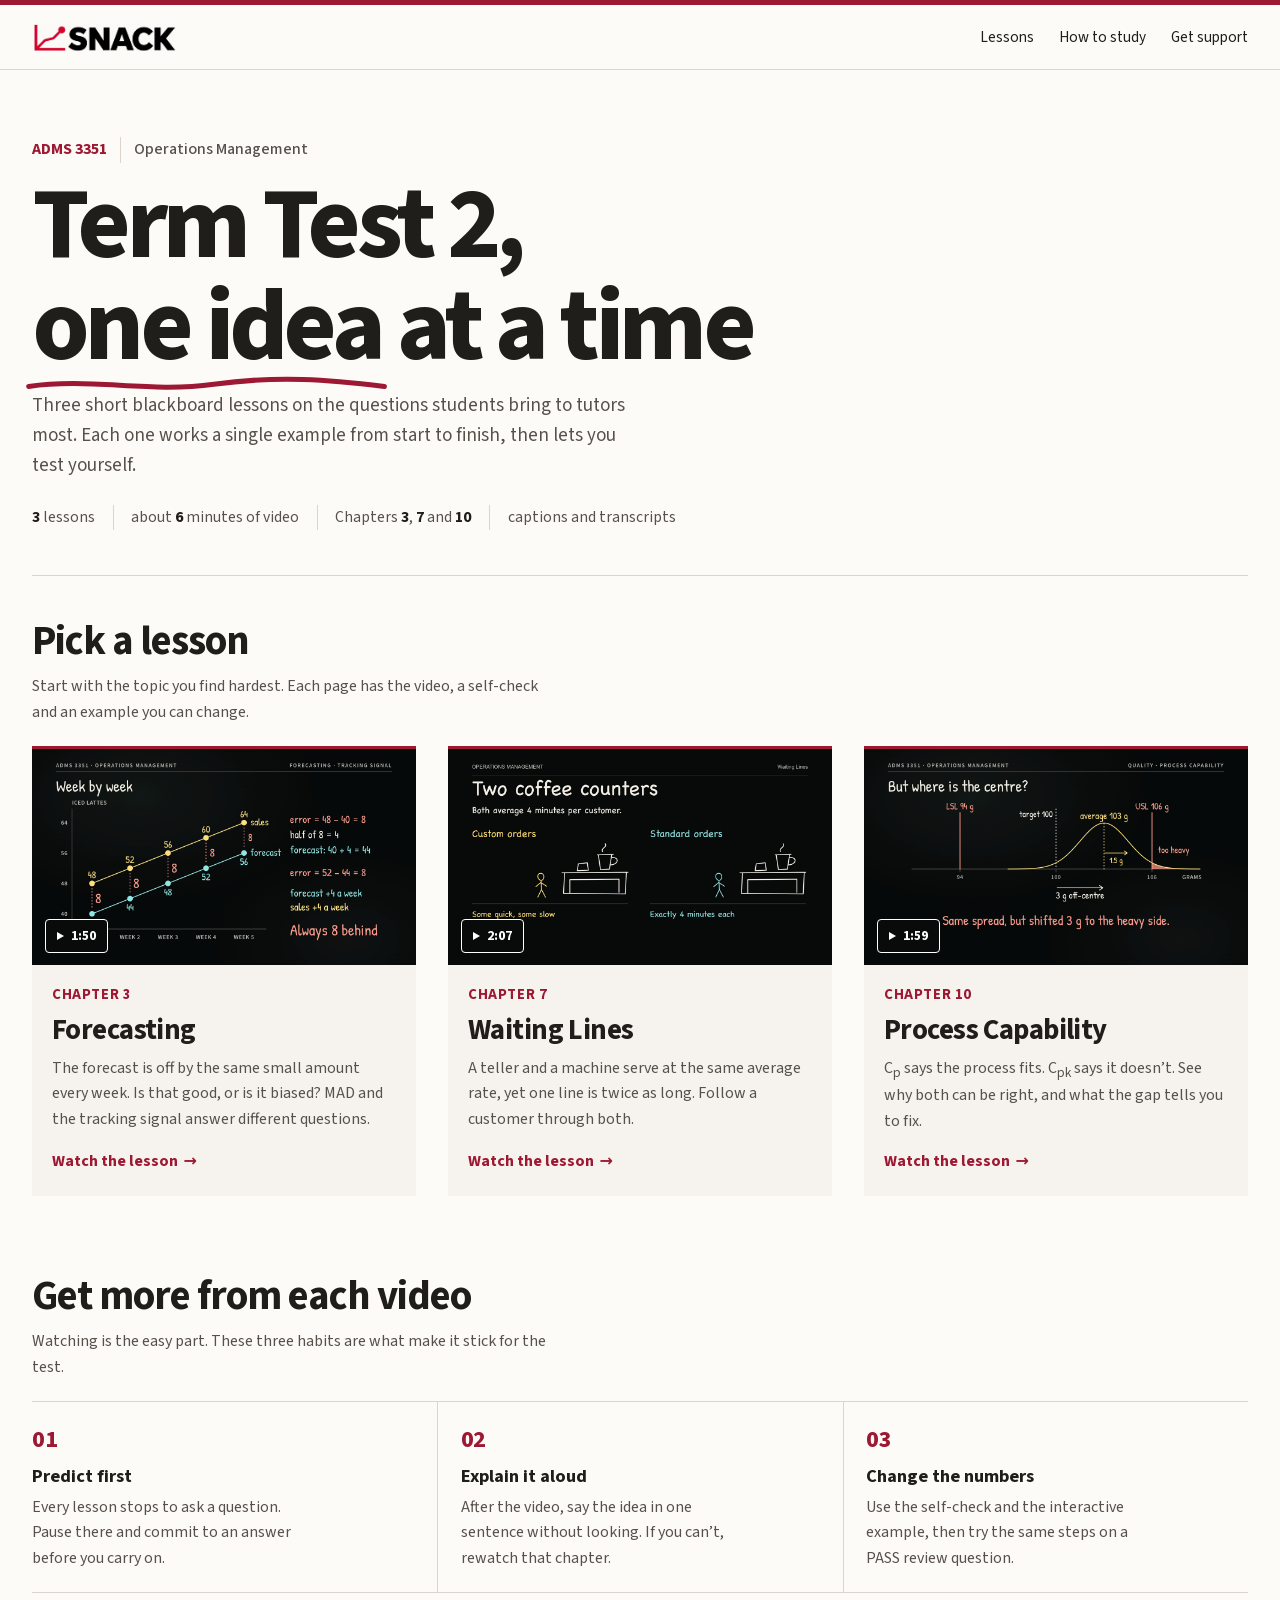
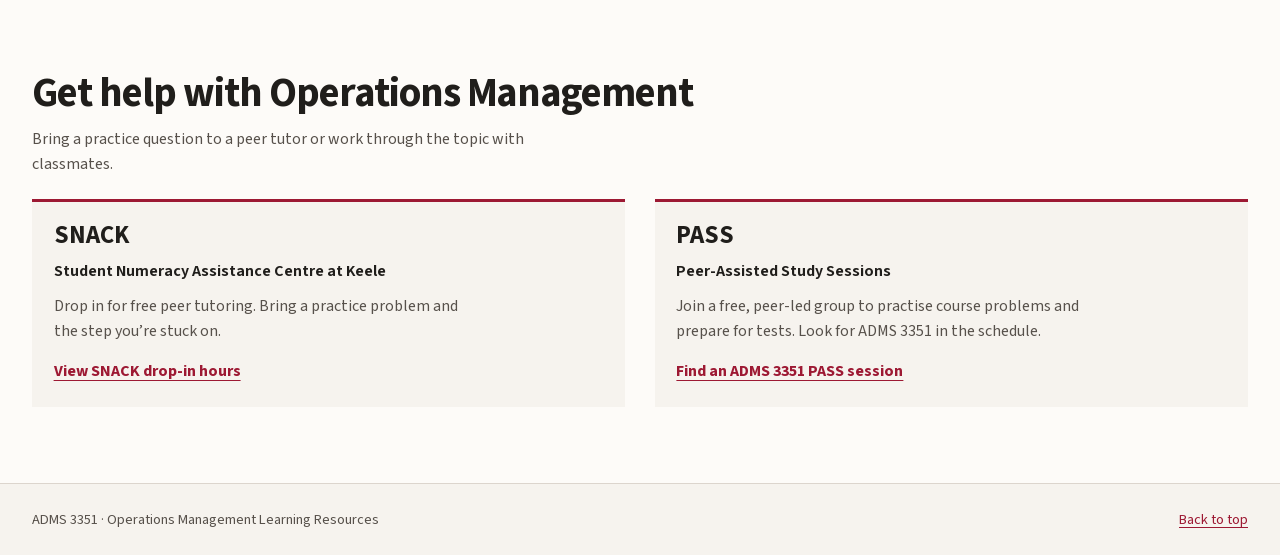
==== index.html @ 54d844a4 "Publish ADMS 3351 Term Test 2 lessons Co-Authored-By: Claude Fable 5.2 <noreply@anthropic.com>" ====
<!doctype html>
<html lang="en">
<head>
  <meta charset="utf-8">
  <meta name="viewport" content="width=device-width, initial-scale=1">
  <meta name="description" content="Short blackboard lessons for ADMS 3351 Term Test 2: forecasting, waiting lines and process capability, each with a self-check and peer support at York.">
  <title>Term Test 2 Review | ADMS 3351 Learning Resources</title>
  <link rel="stylesheet" href="education.css">
  <link rel="stylesheet" href="styles.css">
  <script src="site.js" defer></script>
</head>
<body>
  <a class="skip-link" href="#main">Skip to content</a>
  <header class="site-header">
    <div class="site-width header-inner">
      <a class="site-brand" href="https://www.yorku.ca/laps/snack/">
        <span class="site-brand-mark">
          <img src="brand/snack-plot-point.webp" alt="SNACK" width="1774" height="887">
        </span>
      </a>
      <nav aria-label="Site">
        <a href="#lessons">Lessons</a>
        <a href="#how">How to study</a>
        <a href="#support">Get support</a>
      </nav>
    </div>
  </header>

  <main class="site-width" id="main" tabindex="-1">
    <section class="hub-hero" aria-labelledby="hub-title">
      <p class="course">ADMS 3351 <span>Operations Management</span></p>
      <h1 id="hub-title">Term Test 2, <span class="underlined">one idea<svg viewBox="0 0 100 10" preserveAspectRatio="none" aria-hidden="true"><path pathLength="1" d="M1 6C18 2 34 9 52 5S84 3 99 6"/></svg></span> at a time</h1>
      <p class="intro-copy">Three short blackboard lessons on the questions students bring to tutors most. Each one works a single example from start to finish, then lets you test yourself.</p>
      <ul class="hub-facts">
        <li><strong>3</strong> lessons</li>
        <li>about <strong>6</strong> minutes of video</li>
        <li>Chapters <strong>3</strong>, <strong>7</strong> and <strong>10</strong></li>
        <li>captions and transcripts</li>
      </ul>
    </section>

    <section class="lesson-index" id="lessons" aria-labelledby="lessons-title">
      <div class="section-heading reveal">
        <h2 id="lessons-title">Pick a lesson</h2>
        <p>Start with the topic you find hardest. Each page has the video, a self-check and an example you can change.</p>
      </div>
      <ol class="lesson-cards">
        <li class="lesson-card reveal">
          <a href="forecasting.html">
            <span class="poster"><img src="media/forecasting-poster.png" alt="" width="1280" height="720"><span class="play-chip">1:50</span></span>
            <span class="card-body">
              <span class="chapter">Chapter 3</span>
              <h3>Forecasting</h3>
              <p>The forecast is off by the same small amount every week. Is that good, or is it biased? MAD and the tracking signal answer different questions.</p>
              <span class="arrow-link">Watch the lesson</span>
            </span>
          </a>
        </li>
        <li class="lesson-card reveal" style="--delay: .08s">
          <a href="waiting-lines.html">
            <span class="poster"><img src="media/waiting-lines-poster.png" alt="" width="1280" height="720"><span class="play-chip">2:07</span></span>
            <span class="card-body">
              <span class="chapter">Chapter 7</span>
              <h3>Waiting Lines</h3>
              <p>A teller and a machine serve at the same average rate, yet one line is twice as long. Follow a customer through both.</p>
              <span class="arrow-link">Watch the lesson</span>
            </span>
          </a>
        </li>
        <li class="lesson-card reveal" style="--delay: .16s">
          <a href="quality.html">
            <span class="poster"><img src="media/quality-poster.png" alt="" width="1280" height="720"><span class="play-chip">1:59</span></span>
            <span class="card-body">
              <span class="chapter">Chapter 10</span>
              <h3>Process Capability</h3>
              <p>C<sub>p</sub> says the process fits. C<sub>pk</sub> says it doesn’t. See why both can be right, and what the gap tells you to fix.</p>
              <span class="arrow-link">Watch the lesson</span>
            </span>
          </a>
        </li>
      </ol>
    </section>

    <section class="hub-section" id="how" aria-labelledby="how-title">
      <div class="section-heading reveal">
        <h2 id="how-title">Get more from each video</h2>
        <p>Watching is the easy part. These three habits are what make it stick for the test.</p>
      </div>
      <ol class="method reveal">
        <li><h3>Predict first</h3><p>Every lesson stops to ask a question. Pause there and commit to an answer before you carry on.</p></li>
        <li><h3>Explain it aloud</h3><p>After the video, say the idea in one sentence without looking. If you can’t, rewatch that chapter.</p></li>
        <li><h3>Change the numbers</h3><p>Use the self-check and the interactive example, then try the same steps on a PASS review question.</p></li>
      </ol>
    </section>

    <section class="support-section" id="support" aria-labelledby="support-title">
      <div class="section-heading reveal">
        <h2 id="support-title">Get help with Operations Management</h2>
        <p>Bring a practice question to a peer tutor or work through the topic with classmates.</p>
      </div>
      <div class="support-grid">
        <article class="support-option reveal">
          <h3>SNACK</h3>
          <p class="support-name">Student Numeracy Assistance Centre at Keele</p>
          <p>Drop in for free peer tutoring. Bring a practice problem and the step you’re stuck on.</p>
          <a class="resource-link" href="https://www.yorku.ca/laps/snack/drop-in-support/">View SNACK drop-in hours</a>
        </article>
        <article class="support-option reveal" style="--delay: .08s">
          <h3>PASS</h3>
          <p class="support-name">Peer-Assisted Study Sessions</p>
          <p>Join a free, peer-led group to practise course problems and prepare for tests. Look for ADMS 3351 in the schedule.</p>
          <a class="resource-link" href="https://www.yorku.ca/laps/support/pass-program/">Find an ADMS 3351 PASS session</a>
        </article>
      </div>
    </section>
  </main>
  <footer class="site-footer">
    <div class="site-width">
      <span>ADMS 3351 · Operations Management Learning Resources</span>
      <a href="#main">Back to top</a>
    </div>
  </footer>
</body>
</html>
---- education.css ----
@font-face {
  font-family: "Source Sans 3";
  src: url("fonts/source-sans-3.woff2") format("woff2");
  font-style: normal;
  font-weight: 400 750;
  font-display: swap;
}

:root {
  color-scheme: light;
  --ink: #201e1b;
  --muted: #57514b;
  --line: #dcd5cd;
  --accent: #9d1933;
  --accent-hover: #751027;
  --wash: #f6f3ee;
  --paper: #fdfbf8;
  font-family: "Source Sans 3", system-ui, sans-serif;
  color: var(--ink);
  background: var(--paper);
}

* { box-sizing: border-box; }
body { margin: 0; line-height: 1.6; }
h1, h2, h3, h4, p { margin: 0; }
a { color: var(--accent); text-underline-offset: .22em; }
a:hover { color: var(--accent-hover); }
button { font: inherit; }
:focus-visible { outline: 2px solid var(--accent); outline-offset: 4px; }
::selection { color: var(--ink); background: #f5d9dd; }
[hidden] { display: none !important; }
[id] { scroll-margin-top: 1.5rem; }

.site-width { width: min(calc(100% - 3rem), 76rem); margin-inline: auto; }
.skip-link {
  position: absolute;
  left: 1rem;
  top: 1rem;
  z-index: 1;
  padding: .55rem .8rem;
  background: var(--paper);
  transform: translateY(-200%);
}
.skip-link:focus { transform: none; }
.site-header { border-top: 5px solid var(--accent); border-bottom: 1px solid var(--line); }
.header-inner { min-height: 4rem; display: flex; align-items: center; justify-content: space-between; gap: .75rem 1.5rem; }
.site-brand { display: inline-flex; align-items: center; min-height: 44px; }
.site-brand-mark {
  position: relative;
  display: block;
  width: 9rem;
  aspect-ratio: 5 / 1;
  overflow: hidden;
  mix-blend-mode: multiply;
}
.site-brand-mark img {
  position: absolute;
  top: 50%;
  left: 50%;
  width: 130%;
  height: auto;
  transform: translate(-50%, -50%);
}
.site-header nav { display: flex; flex-wrap: wrap; gap: .1rem 1.55rem; }
.site-header nav a { color: var(--ink); text-decoration: none; font-size: .95rem; padding-block: .45rem; }
.site-header nav a:hover { color: var(--accent); text-decoration: underline; }

.lesson-intro { padding-block: clamp(2rem, 4vw, 2.75rem) clamp(1.5rem, 3vw, 1.9rem); }
.course { display: flex; flex-wrap: wrap; gap: .35rem .8rem; align-items: baseline; color: var(--accent); font-weight: 700; }
.course span { border-left: 1px solid var(--line); padding-left: .8rem; color: var(--muted); font-weight: 500; }
.lesson-intro h1 { font-size: clamp(3rem, 7.5vw, 5.75rem); line-height: 1.04; font-weight: 750; letter-spacing: -.04em; margin-bottom: .55rem; }
.intro-copy { max-width: 71ch; text-wrap: pretty; color: var(--muted); font-size: clamp(1.06rem, 2vw, 1.18rem); margin-top: .75rem; }

.lesson-grid { display: grid; grid-template-columns: minmax(0, 3fr) minmax(15rem, 1fr); gap: clamp(1.2rem, 3vw, 2rem); align-items: start; }
.player { position: relative; aspect-ratio: 16 / 9; background: #090b0a; color: #fff; border-radius: 6px; overflow: hidden; }
.video-cover { position: absolute; inset: 0; display: grid; place-items: center; border: 0; padding: 0; background: #090b0a; color: #fff; cursor: pointer; }
.video-cover img { position: absolute; inset: 0; width: 100%; height: 100%; object-fit: cover; }
.video-cover span {
  position: relative; display: flex; align-items: center; gap: .5rem; padding: .55rem .95rem;
  border: 1px solid #fff; border-radius: 4px; background: #090b0a; font-weight: 700;
}
.video-cover span::before {
  content: ""; width: 0; height: 0; border-block: .35rem solid transparent; border-left: .55rem solid currentColor;
}
.video-cover:hover span { background: #fff; color: #090b0a; }
.video-cover:focus-visible { outline-color: #ffe17d; outline-offset: -4px; }
.player video { display: block; width: 100%; height: 100%; color-scheme: dark; }
.player a { color: #ffe17d; }
.player video:focus-visible { outline-color: #ffe17d; outline-offset: -4px; }
.video-meta {
  display: flex; justify-content: space-between; align-items: baseline; flex-wrap: wrap; gap: .35rem 1rem;
  padding-block: .85rem; color: var(--muted); font-size: .92rem;
}
.video-meta p { display: flex; flex-wrap: wrap; gap: .25rem .85rem; }
.video-meta strong { color: var(--ink); }
.video-meta span + span::before { content: "·"; margin-inline-end: .85rem; }
.video-error { padding: .7rem .85rem; margin-bottom: .85rem; background: var(--wash); }
.lesson-sidebar { border-top: 3px solid var(--accent); background: var(--wash); padding: 1.15rem 1.15rem 1.3rem; }
.lesson-sidebar h2 { font-size: 1.08rem; line-height: 1.35; margin-bottom: .65rem; }
.chapters ol { list-style: none; padding: 0; margin: 0; }
.chapters li { border-top: 1px solid var(--line); }
.chapters button {
  width: 100%; min-height: 2.8rem; display: flex; gap: .75rem; align-items: center; justify-content: space-between;
  border: 0; padding: .55rem .15rem; background: transparent; color: var(--ink); text-align: left; cursor: pointer;
}
.chapters button:hover, .chapters button[aria-current] { color: var(--accent); }
.chapters button[aria-current] span:first-child { font-weight: 700; }
.time { color: var(--muted); font-size: .86rem; font-variant-numeric: tabular-nums; }
.quick-support { border-top: 1px solid var(--line); padding-top: 1rem; margin-top: .45rem; }
.quick-support a { display: flex; align-items: center; justify-content: space-between; gap: .4rem; padding-block: .35rem; font-weight: 650; font-size: .94rem; }

.disclosure { border-top: 1px solid var(--line); border-bottom: 1px solid var(--line); }
.disclosure summary { padding-block: .8rem; color: var(--accent); font-weight: 700; cursor: pointer; }
.disclosure summary:hover { color: var(--accent-hover); }
.transcript-copy { max-width: 70ch; padding: .1rem 0 1.1rem; }
.transcript-copy h2 { font-size: 1.04rem; margin-top: .9rem; }
.transcript-copy p { color: var(--muted); margin-top: .3rem; }

.practice-section, .support-section { margin-block: clamp(3rem, 6vw, 5rem); }
.section-heading { margin-bottom: 1.3rem; }
.section-heading h2 { font-size: clamp(1.65rem, 3.5vw, 2.55rem); line-height: 1.17; letter-spacing: -.025em; }
.section-heading p { color: var(--muted); margin-top: .55rem; max-width: 66ch; }
.practice-question { padding: 1.15rem 1.35rem; background: var(--wash); }
.practice-question h3 { font-size: 1.15rem; margin-bottom: .3rem; }
.practice-question > p { color: var(--muted); }
.answer { border: 0; margin-top: .3rem; }
.answer summary { width: fit-content; }
.answer > p { padding-bottom: .45rem; max-width: 65ch; }
.board-disclosure { margin-top: 1.15rem; }
.board-disclosure[open] { padding-bottom: .95rem; }
.model-note { max-width: 70ch; color: var(--muted); margin-bottom: .9rem; }
#snack-queue-storyboard :focus-visible { outline-color: #ffe17d; }

.support-grid { display: grid; grid-template-columns: repeat(2, minmax(0,1fr)); gap: clamp(1rem, 3vw, 1.85rem); }
.support-option { display: flex; flex-direction: column; align-items: flex-start; gap: .55rem; border-top: 3px solid var(--accent); background: var(--wash); padding: 1.2rem 1.35rem 1.4rem; }
.support-option h3 { font-size: 1.55rem; line-height: 1.2; }
.support-option .support-name { font-weight: 650; color: var(--ink); }
.support-option p { color: var(--muted); max-width: 51ch; }
.resource-link { font-weight: 700; margin-top: auto; padding-top: .3rem; }
.site-footer { background: var(--wash); border-top: 1px solid var(--line); }
.site-footer > div { display: flex; flex-wrap: wrap; gap: .5rem 1.5rem; justify-content: space-between; padding-block: 1.5rem; color: var(--muted); font-size: .9rem; }

@media (max-width: 800px) {
  .lesson-grid { grid-template-columns: 1fr; }
  .lesson-sidebar { display: grid; grid-template-columns: 1fr 1fr; gap: 1.3rem; }
  .quick-support { border-top: 0; margin-top: 0; padding-top: 0; }
}

@media (max-width: 520px) {
  .site-width { width: calc(100% - 2rem); }
  .header-inner { flex-direction: column; align-items: flex-start; gap: .15rem; padding-block: .7rem .45rem; }
  .site-header nav { gap: .2rem 1.15rem; }
  .lesson-sidebar, .support-grid { grid-template-columns: 1fr; }
  .quick-support { border-top: 1px solid var(--line); padding-top: .95rem; }
}

/* Interactive labs for the forecasting and quality lessons. Chalk colours stay inside the board. */
.lab {
  --lab-bg: #080909; --lab-ink: #f5f1e7; --lab-muted: #b8bcb5; --lab-rule: #444842;
  --yellow: #ffe17d; --cyan: #91e7e5; --coral: #ff9e8f; --green: #a9d6a0;
  color-scheme: dark; background: var(--lab-bg); color: var(--lab-ink);
  border: 1px solid #3d4037; border-radius: 12px; padding: clamp(1rem, 4vw, 2.15rem);
  display: grid; gap: 1.1rem;
}
.lab h3 { font-family: "Patrick Hand", "Chalkboard SE", cursive; font-weight: 400; font-size: clamp(1.9rem, 5vw, 3rem); line-height: 1.1; }
.lab .lab-lede { color: var(--lab-muted); max-width: 62ch; }
.lab-body { display: grid; grid-template-columns: minmax(0, 3fr) minmax(15rem, 2fr); gap: clamp(1rem, 3vw, 2rem); align-items: start; border-block: 1px solid var(--lab-rule); padding-block: 1rem; }
.lab svg { display: block; width: 100%; height: auto; overflow: visible; }
.lab svg text { font-family: "Patrick Hand", "Chalkboard SE", cursive; fill: var(--lab-ink); }
.lab svg .axis { stroke: var(--lab-rule); stroke-width: 1.5; fill: none; }
.lab svg .tick { fill: var(--lab-muted); font-family: "Source Sans 3", system-ui, sans-serif; font-size: 12px; }
.lab-controls { display: grid; gap: 1rem; }
.lab-controls label { display: grid; gap: .3rem; font-size: .95rem; color: var(--lab-muted); }
.lab-controls label strong { color: var(--lab-ink); font-family: "Patrick Hand", cursive; font-weight: 400; font-size: 1.5rem; font-variant-numeric: tabular-nums; }
.lab-controls input[type="range"] { width: 100%; accent-color: var(--yellow); min-height: 28px; }
.lab-toggle { display: flex; flex-wrap: wrap; gap: .4rem; }
.lab-toggle button {
  padding: .45rem .75rem; min-height: 40px; border: 1px solid #474b41; border-radius: 5px; background: transparent;
  color: var(--lab-ink); font-size: .88rem; cursor: pointer; transition: border-color .15s, color .15s;
}
.lab-toggle button:hover { border-color: var(--yellow); }
.lab-toggle button[aria-pressed="true"] { color: var(--yellow); border-color: var(--yellow); }
.lab-readout { display: grid; grid-template-columns: repeat(auto-fit, minmax(6.5rem, 1fr)); gap: .2rem 1rem; margin: 0; }
.lab-readout div { border-top: 1px solid var(--lab-rule); padding-top: .45rem; }
.lab-readout dt { color: var(--lab-muted); font-size: .84rem; }
.lab-readout dd { margin: 0; font-family: "Patrick Hand", cursive; font-size: 2rem; line-height: 1.15; font-variant-numeric: tabular-nums; }
.lab-gauge { position: relative; height: 2.6rem; }
.lab-gauge .track { position: absolute; left: 0; right: 0; top: .5rem; height: .5rem; border-radius: 1rem; background: linear-gradient(to right, #5a3c38 0 16.66%, #3f5240 16.66% 83.33%, #5a3c38 83.33%); }
.lab-gauge .marker { position: absolute; top: .22rem; width: 1.06rem; height: 1.06rem; margin-left: -.53rem; border-radius: 50%; background: var(--yellow); left: 50%; transition: left .35s cubic-bezier(.3, .7, .2, 1), background-color .2s; }
.lab-gauge .marker.is-out { background: var(--coral); }
.lab-gauge span { position: absolute; top: 1.35rem; transform: translateX(-50%); color: var(--lab-muted); font-size: .8rem; font-variant-numeric: tabular-nums; }
.lab-verdict { font-family: "Patrick Hand", cursive; font-size: 1.45rem; line-height: 1.25; min-height: 3.6rem; }
.lab-verdict[data-state="good"] { color: var(--green); }
.lab-verdict[data-state="bad"] { color: var(--coral); }
.lab-verdict[data-state="warn"] { color: var(--yellow); }
@media (max-width: 760px) { .lab-body { grid-template-columns: 1fr; } }
@media (prefers-reduced-motion: reduce) { .lab-gauge .marker { transition: none; } }
---- styles.css ----
@font-face {
  font-family: "Source Sans 3";
  src: url("fonts/source-sans-3.woff2") format("woff2");
  font-style: normal;
  font-weight: 400 750;
  font-display: swap;
}
@font-face {
  font-family: "Patrick Hand";
  src: url("fonts/patrick-hand.woff2") format("woff2");
  font-style: normal;
  font-weight: 400;
  font-display: swap;
}

:root {
  color-scheme: light;
  --ink: #201e1b;
  --muted: #57514b;
  --line: #dcd5cd;
  --accent: #9d1933;
  --accent-hover: #751027;
  --wash: #f6f3ee;
  --paper: #fdfbf8;
  --correct: #1d6240;
  --board: #080909;
  --chalk: #f5f1e7;
  --chalk-yellow: #ffe17d;
  --hand: "Patrick Hand", "Chalkboard SE", "Comic Sans MS", cursive;
  font-family: "Source Sans 3", system-ui, sans-serif;
  color: var(--ink);
  background: var(--paper);
}

* { box-sizing: border-box; }
html { scroll-behavior: smooth; }
body { margin: 0; line-height: 1.6; }
h1, h2, h3, h4, p, ol, ul, figure { margin: 0; }
a { color: var(--accent); text-underline-offset: .22em; }
a:hover { color: var(--accent-hover); }
button { font: inherit; }
img { max-width: 100%; height: auto; }
:focus-visible { outline: 2px solid var(--accent); outline-offset: 4px; }
::selection { color: var(--ink); background: #f5d9dd; }
[hidden] { display: none !important; }
[id] { scroll-margin-top: 5.5rem; }

.site-width { width: min(calc(100% - 3rem), 76rem); margin-inline: auto; }
.skip-link {
  position: absolute; left: 1rem; top: 1rem; z-index: 20;
  padding: .55rem .8rem; background: var(--paper); transform: translateY(-300%);
}
.skip-link:focus { transform: none; }

/* Header */
.site-header {
  position: sticky; top: 0; z-index: 10;
  border-top: 5px solid var(--accent); border-bottom: 1px solid var(--line);
  background: var(--paper);
}
.header-inner { min-height: 4rem; display: flex; align-items: center; justify-content: space-between; gap: .75rem 1.5rem; }
.site-brand { display: inline-flex; align-items: center; min-height: 44px; }
.site-brand-mark { position: relative; display: block; width: 9rem; aspect-ratio: 5 / 1; overflow: hidden; mix-blend-mode: multiply; }
.site-brand-mark img { position: absolute; top: 50%; left: 50%; width: 130%; max-width: none; height: auto; transform: translate(-50%, -50%); }
.site-header nav { display: flex; flex-wrap: wrap; gap: .1rem 1.55rem; }
.site-header nav a {
  position: relative; color: var(--ink); text-decoration: none; font-size: .95rem; padding-block: .45rem;
}
.site-header nav a::after {
  content: ""; position: absolute; left: 0; right: 0; bottom: .25rem; height: 2px;
  background: var(--accent); transform: scaleX(0); transform-origin: left; transition: transform .22s ease-out;
}
.site-header nav a:hover, .site-header nav a[aria-current] { color: var(--accent); }
.site-header nav a:hover::after, .site-header nav a[aria-current]::after { transform: scaleX(1); }

/* Shared type */
.course { display: flex; flex-wrap: wrap; gap: .35rem .8rem; align-items: baseline; color: var(--accent); font-weight: 700; }
.course span { border-left: 1px solid var(--line); padding-left: .8rem; color: var(--muted); font-weight: 500; }
.intro-copy { max-width: 71ch; text-wrap: pretty; color: var(--muted); font-size: clamp(1.06rem, 2vw, 1.18rem); margin-top: .75rem; }
.section-heading { margin-bottom: 1.3rem; }
.section-heading h2 { font-size: clamp(1.65rem, 3.5vw, 2.55rem); line-height: 1.17; letter-spacing: -.025em; text-wrap: balance; }
.section-heading p { color: var(--muted); margin-top: .55rem; max-width: 66ch; }
.arrow-link { font-weight: 700; display: inline-flex; align-items: baseline; gap: .35rem; }
.arrow-link::after { content: "→"; transition: transform .2s ease-out; }
.arrow-link:hover::after, a:hover > .arrow-link::after { transform: translateX(.25rem); }

/* Hub hero */
.hub-hero { padding-block: clamp(2.2rem, 6vw, 4.2rem) clamp(1.8rem, 4vw, 2.8rem); }
.hub-hero h1 {
  font-size: clamp(3rem, 8.4vw, 6.4rem); line-height: 1; font-weight: 750; letter-spacing: -.045em;
  margin-block: .7rem .2rem; text-wrap: balance;
}
.hub-hero h1 .underlined { position: relative; display: inline-block; white-space: nowrap; }
.hub-hero h1 .underlined svg {
  position: absolute; left: -2%; bottom: -.16em; width: 104%; height: .22em; overflow: visible;
}
.hub-hero h1 .underlined path {
  fill: none; stroke: var(--accent); stroke-width: 5; stroke-linecap: round; vector-effect: non-scaling-stroke;
}
.hub-facts { display: flex; flex-wrap: wrap; gap: .35rem 0; margin-top: 1.5rem; padding: 0; list-style: none; color: var(--muted); font-size: .98rem; }
.hub-facts li { padding-inline: 0 1.1rem; margin-inline-end: 1.1rem; border-right: 1px solid var(--line); }
.hub-facts li:last-child { border-right: 0; }
.hub-facts strong { color: var(--ink); font-variant-numeric: tabular-nums; }

/* Lesson index */
.lesson-index { border-top: 1px solid var(--line); padding-top: clamp(1.6rem, 4vw, 2.6rem); }
.lesson-cards { display: grid; grid-template-columns: repeat(3, minmax(0, 1fr)); gap: clamp(1.2rem, 2.6vw, 2rem); list-style: none; padding: 0; }
.lesson-card a { display: grid; grid-template-rows: auto 1fr; height: 100%; color: inherit; text-decoration: none; border-top: 3px solid var(--accent); background: var(--wash); }
.lesson-card .poster { position: relative; aspect-ratio: 16 / 9; overflow: hidden; background: #090b0a; }
.lesson-card .poster img { display: block; width: 100%; height: 100%; object-fit: cover; transition: transform .5s cubic-bezier(.2, .7, .2, 1); }
.lesson-card a:hover .poster img, .lesson-card a:focus-visible .poster img { transform: scale(1.045); }
.lesson-card .play-chip {
  position: absolute; left: .8rem; bottom: .8rem; display: flex; align-items: center; gap: .45rem;
  padding: .3rem .7rem; border: 1px solid #fff; border-radius: 4px; background: #090b0a; color: #fff;
  font-size: .86rem; font-weight: 700; font-variant-numeric: tabular-nums;
  transition: background-color .2s, color .2s;
}
.lesson-card .play-chip::before { content: ""; border-block: .3rem solid transparent; border-left: .48rem solid currentColor; }
.lesson-card a:hover .play-chip { background: #fff; color: #090b0a; }
.lesson-card .card-body { display: flex; flex-direction: column; gap: .5rem; padding: 1.1rem 1.25rem 1.3rem; }
.lesson-card .chapter { display: flex; align-items: baseline; gap: .6rem; color: var(--accent); font-weight: 700; font-size: .92rem; letter-spacing: .04em; text-transform: uppercase; }
.lesson-card h3 { font-size: clamp(1.45rem, 2.4vw, 1.8rem); line-height: 1.15; letter-spacing: -.02em; }
.lesson-card p { color: var(--muted); text-wrap: pretty; }
.lesson-card .arrow-link { margin-top: auto; padding-top: .45rem; color: var(--accent); }
.lesson-card a:hover .arrow-link { color: var(--accent-hover); }

.method { display: grid; grid-template-columns: repeat(3, minmax(0, 1fr)); gap: 0; list-style: none; padding: 0; counter-reset: step; border-block: 1px solid var(--line); }
.method li { counter-increment: step; padding: 1.2rem 1.4rem 1.3rem 0; }
.method li + li { border-left: 1px solid var(--line); padding-left: 1.4rem; }
.method li::before { content: counter(step, decimal-leading-zero); display: block; color: var(--accent); font-weight: 750; font-size: 1.5rem; font-variant-numeric: tabular-nums; letter-spacing: -.02em; }
.method h3 { font-size: 1.15rem; margin-block: .15rem .2rem; }
.method p { color: var(--muted); max-width: 34ch; }

/* Lesson page */
.crumbs { display: flex; flex-wrap: wrap; gap: .3rem 1rem; align-items: baseline; padding-top: 1.4rem; font-size: .94rem; color: var(--muted); }
.crumbs a { font-weight: 650; }
.lesson-intro { padding-block: clamp(1rem, 3vw, 1.6rem) clamp(1.5rem, 3vw, 1.9rem); }
.lesson-intro h1 { font-size: clamp(3rem, 7.5vw, 5.75rem); line-height: 1.04; font-weight: 750; letter-spacing: -.04em; margin-bottom: .55rem; text-wrap: balance; }

.lesson-grid { display: grid; grid-template-columns: minmax(0, 3fr) minmax(15rem, 1fr); gap: clamp(1.2rem, 3vw, 2rem); align-items: start; }
.player { position: relative; aspect-ratio: 16 / 9; background: #090b0a; color: #fff; border-radius: 6px; overflow: hidden; }
.video-cover { position: absolute; inset: 0; display: grid; place-items: center; border: 0; padding: 0; background: #090b0a; color: #fff; cursor: pointer; }
.video-cover img { position: absolute; inset: 0; width: 100%; height: 100%; object-fit: cover; transition: transform .6s cubic-bezier(.2, .7, .2, 1), opacity .3s; }
.video-cover:hover img { transform: scale(1.025); opacity: .82; }
.video-cover span {
  position: relative; display: flex; align-items: center; gap: .5rem; padding: .55rem .95rem;
  border: 1px solid #fff; border-radius: 4px; background: #090b0a; font-weight: 700;
  transition: background-color .2s, color .2s;
}
.video-cover span::before { content: ""; width: 0; height: 0; border-block: .35rem solid transparent; border-left: .55rem solid currentColor; }
.video-cover:hover span { background: #fff; color: #090b0a; }
.video-cover:focus-visible { outline-color: #ffe17d; outline-offset: -4px; }
.player video { display: block; width: 100%; height: 100%; color-scheme: dark; }
.player a { color: #ffe17d; }
.player video:focus-visible { outline-color: #ffe17d; outline-offset: -4px; }
.video-meta { display: flex; justify-content: space-between; align-items: baseline; flex-wrap: wrap; gap: .35rem 1rem; padding-block: .85rem; color: var(--muted); font-size: .92rem; }
.video-meta p { display: flex; flex-wrap: wrap; gap: .25rem .85rem; }
.video-meta strong { color: var(--ink); }
.video-meta span + span::before { content: "·"; margin-inline-end: .85rem; }
.video-error { padding: .7rem .85rem; margin-bottom: .85rem; background: var(--wash); }

.lesson-sidebar { border-top: 3px solid var(--accent); background: var(--wash); padding: 1.15rem 1.15rem 1.3rem; }
.lesson-sidebar h2 { font-size: 1.08rem; line-height: 1.35; margin-bottom: .65rem; }
.chapters ol { list-style: none; padding: 0; margin: 0; }
.chapters li { border-top: 1px solid var(--line); }
.chapters button {
  position: relative; width: 100%; min-height: 2.8rem; display: flex; gap: .75rem; align-items: center; justify-content: space-between;
  border: 0; padding: .55rem .15rem; background: transparent; color: var(--ink); text-align: left; cursor: pointer;
  transition: color .15s;
}
.chapters button::after {
  content: ""; position: absolute; left: 0; top: -1px; height: 2px; width: 100%;
  background: var(--accent); transform: scaleX(var(--progress, 0)); transform-origin: left;
}
.chapters button:hover, .chapters button[aria-current] { color: var(--accent); }
.chapters button[aria-current] span:first-child { font-weight: 700; }
.time { color: var(--muted); font-size: .86rem; font-variant-numeric: tabular-nums; }
.quick-support { border-top: 1px solid var(--line); padding-top: 1rem; margin-top: .45rem; }
.quick-support a { display: flex; align-items: center; justify-content: space-between; gap: .4rem; padding-block: .35rem; font-weight: 650; font-size: .94rem; }

.disclosure { border-top: 1px solid var(--line); border-bottom: 1px solid var(--line); }
.disclosure summary { padding-block: .8rem; color: var(--accent); font-weight: 700; cursor: pointer; }
.disclosure summary:hover { color: var(--accent-hover); }
.transcript-copy { max-width: 70ch; padding: .1rem 0 1.1rem; }
.transcript-copy h2 { font-size: 1.04rem; margin-top: .9rem; }
.transcript-copy p { color: var(--muted); margin-top: .3rem; }

/* Key idea and formula sheet */
.key-section { margin-block: clamp(2.4rem, 5vw, 3.6rem) 0; display: grid; grid-template-columns: minmax(0, 5fr) minmax(0, 4fr); gap: clamp(1.4rem, 4vw, 3rem); align-items: start; }
.key-idea .label, .formula-sheet .label { color: var(--accent); font-weight: 700; font-size: .92rem; letter-spacing: .04em; text-transform: uppercase; }
.key-idea blockquote { margin: .5rem 0 0; font-size: clamp(1.5rem, 3.1vw, 2.2rem); line-height: 1.22; font-weight: 650; letter-spacing: -.02em; text-wrap: balance; }
.key-idea p { color: var(--muted); margin-top: .8rem; max-width: 52ch; }
.formula-sheet { border-top: 3px solid var(--accent); background: var(--wash); padding: 1.1rem 1.35rem 1.2rem; }
.formula-sheet dl { margin: .5rem 0 0; }
.formula-sheet div { display: grid; grid-template-columns: 1fr; gap: .05rem; padding-block: .6rem; border-top: 1px solid var(--line); }
.formula-sheet dt { color: var(--muted); font-size: .92rem; }
.formula-sheet dd { margin: 0; font-size: 1.12rem; font-weight: 650; font-variant-numeric: tabular-nums; }
.formula-sheet sub { font-size: .7em; }

/* Practice */
.practice-section, .support-section, .hub-section { margin-block: clamp(3rem, 6vw, 5rem); }
.practice-question { padding: 1.15rem 1.35rem 1.25rem; background: var(--wash); }
.practice-question h3 { font-size: 1.15rem; margin-bottom: .3rem; }
.practice-question > p { color: var(--muted); max-width: 70ch; }
.answer { border: 0; margin-top: .3rem; }
.answer summary { width: fit-content; }
.answer > p { padding-bottom: .45rem; max-width: 65ch; }
.quiz-options { display: grid; grid-template-columns: repeat(auto-fit, minmax(14rem, 1fr)); gap: .6rem; margin-top: .9rem; padding: 0; list-style: none; }
.quiz-options button {
  width: 100%; min-height: 3rem; display: flex; align-items: center; gap: .7rem; padding: .6rem .85rem;
  border: 1px solid var(--line); border-radius: 0; background: var(--paper); color: var(--ink); text-align: left; cursor: pointer;
  transition: border-color .15s, color .15s;
}
.quiz-options button::before { content: attr(data-key); flex: none; width: 1.6rem; height: 1.6rem; display: grid; place-items: center; border: 1px solid currentColor; font-weight: 700; font-size: .86rem; }
.quiz-options button:hover { border-color: var(--accent); color: var(--accent); }
.quiz-options button[aria-pressed="true"] { border-color: var(--accent); color: var(--accent); font-weight: 650; }
.quiz-options button[aria-pressed="true"][data-correct] { border-color: var(--correct); color: var(--correct); }
.quiz-options button[aria-pressed="true"][data-correct]::before { content: "✓"; background: var(--correct); color: var(--paper); border-color: var(--correct); }
.quiz-feedback { margin-top: .85rem; max-width: 70ch; min-height: 1.6rem; }
.quiz-feedback strong { color: var(--accent); }
.quiz-feedback.is-correct strong { color: var(--correct); }
.board-disclosure { margin-top: 1.15rem; }
.board-disclosure[open] { padding-bottom: .95rem; }
.model-note { max-width: 70ch; color: var(--muted); margin-bottom: .9rem; }
#snack-queue-storyboard :focus-visible, .lab :focus-visible { outline-color: #ffe17d; }

/* Next lesson */
.lesson-nav { display: grid; grid-template-columns: repeat(2, minmax(0, 1fr)); border-block: 1px solid var(--line); margin-block: clamp(3rem, 6vw, 5rem); }
.lesson-nav a { display: grid; gap: .1rem; padding: 1.2rem 0; color: var(--ink); text-decoration: none; }
.lesson-nav a + a { border-left: 1px solid var(--line); padding-left: 1.4rem; text-align: right; }
.lesson-nav a:only-child { grid-column: 1 / -1; }
.lesson-nav span { color: var(--muted); font-size: .92rem; }
.lesson-nav strong { font-size: clamp(1.25rem, 2.6vw, 1.7rem); line-height: 1.2; letter-spacing: -.02em; transition: color .15s; }
.lesson-nav a:hover strong { color: var(--accent); }

/* Support */
.support-grid { display: grid; grid-template-columns: repeat(2, minmax(0, 1fr)); gap: clamp(1rem, 3vw, 1.85rem); }
.support-option { display: flex; flex-direction: column; align-items: flex-start; gap: .55rem; border-top: 3px solid var(--accent); background: var(--wash); padding: 1.2rem 1.35rem 1.4rem; }
.support-option h3 { font-size: 1.55rem; line-height: 1.2; }
.support-option .support-name { font-weight: 650; color: var(--ink); }
.support-option p { color: var(--muted); max-width: 51ch; }
.resource-link { font-weight: 700; margin-top: auto; padding-top: .3rem; }
.site-footer { background: var(--wash); border-top: 1px solid var(--line); }
.site-footer > div { display: flex; flex-wrap: wrap; gap: .5rem 1.5rem; justify-content: space-between; padding-block: 1.5rem; color: var(--muted); font-size: .9rem; }

/* Entrance motion: content is visible without JavaScript and for reduced motion. */
@media (prefers-reduced-motion: no-preference) {
  .js .reveal { opacity: 0; transform: translateY(14px); transition: opacity .55s ease-out, transform .55s cubic-bezier(.2, .7, .2, 1); transition-delay: var(--delay, 0s); }
  .js .reveal.is-visible { opacity: 1; transform: none; }
  .js .hub-hero h1 .underlined svg { clip-path: inset(-100% 100% -100% -5%); animation: underline .9s .35s cubic-bezier(.3, .6, .2, 1) forwards; }
  @keyframes underline { to { clip-path: inset(-100% -5% -100% -5%); } }
}
@media (prefers-reduced-motion: reduce) {
  html { scroll-behavior: auto; }
  *, *::before, *::after { transition-duration: .01ms !important; animation-duration: .01ms !important; }
}

@media (max-width: 900px) {
  .lesson-cards { grid-template-columns: 1fr; }
  .lesson-card a { grid-template-rows: none; grid-template-columns: minmax(0, 2fr) minmax(0, 3fr); }
  .lesson-card .poster { aspect-ratio: auto; min-height: 100%; }
  .key-section { grid-template-columns: 1fr; }
}
@media (max-width: 800px) {
  .lesson-grid { grid-template-columns: 1fr; }
  .lesson-sidebar { display: grid; grid-template-columns: 1fr 1fr; gap: 1.3rem; }
  .quick-support { border-top: 0; margin-top: 0; padding-top: 0; }
}
@media (max-width: 640px) {
  .lesson-card a { grid-template-columns: 1fr; }
  .lesson-card .poster { aspect-ratio: 16 / 9; }
  .method { grid-template-columns: 1fr; }
  .method li + li { border-left: 0; border-top: 1px solid var(--line); padding-left: 0; }
}
@media (max-width: 520px) {
  .site-width { width: calc(100% - 2rem); }
  .site-header { position: static; }
  [id] { scroll-margin-top: 1rem; }
  .header-inner { flex-direction: column; align-items: flex-start; gap: .15rem; padding-block: .7rem .45rem; }
  .site-header nav { gap: .2rem 1.15rem; }
  .lesson-sidebar, .support-grid { grid-template-columns: 1fr; }
  .quick-support { border-top: 1px solid var(--line); padding-top: .95rem; }
  .lesson-nav { grid-template-columns: 1fr; }
  .lesson-nav a + a { border-left: 0; border-top: 1px solid var(--line); padding-left: 0; text-align: left; }
  .hub-facts li { border-right: 0; margin-inline-end: 0; width: 100%; }
}
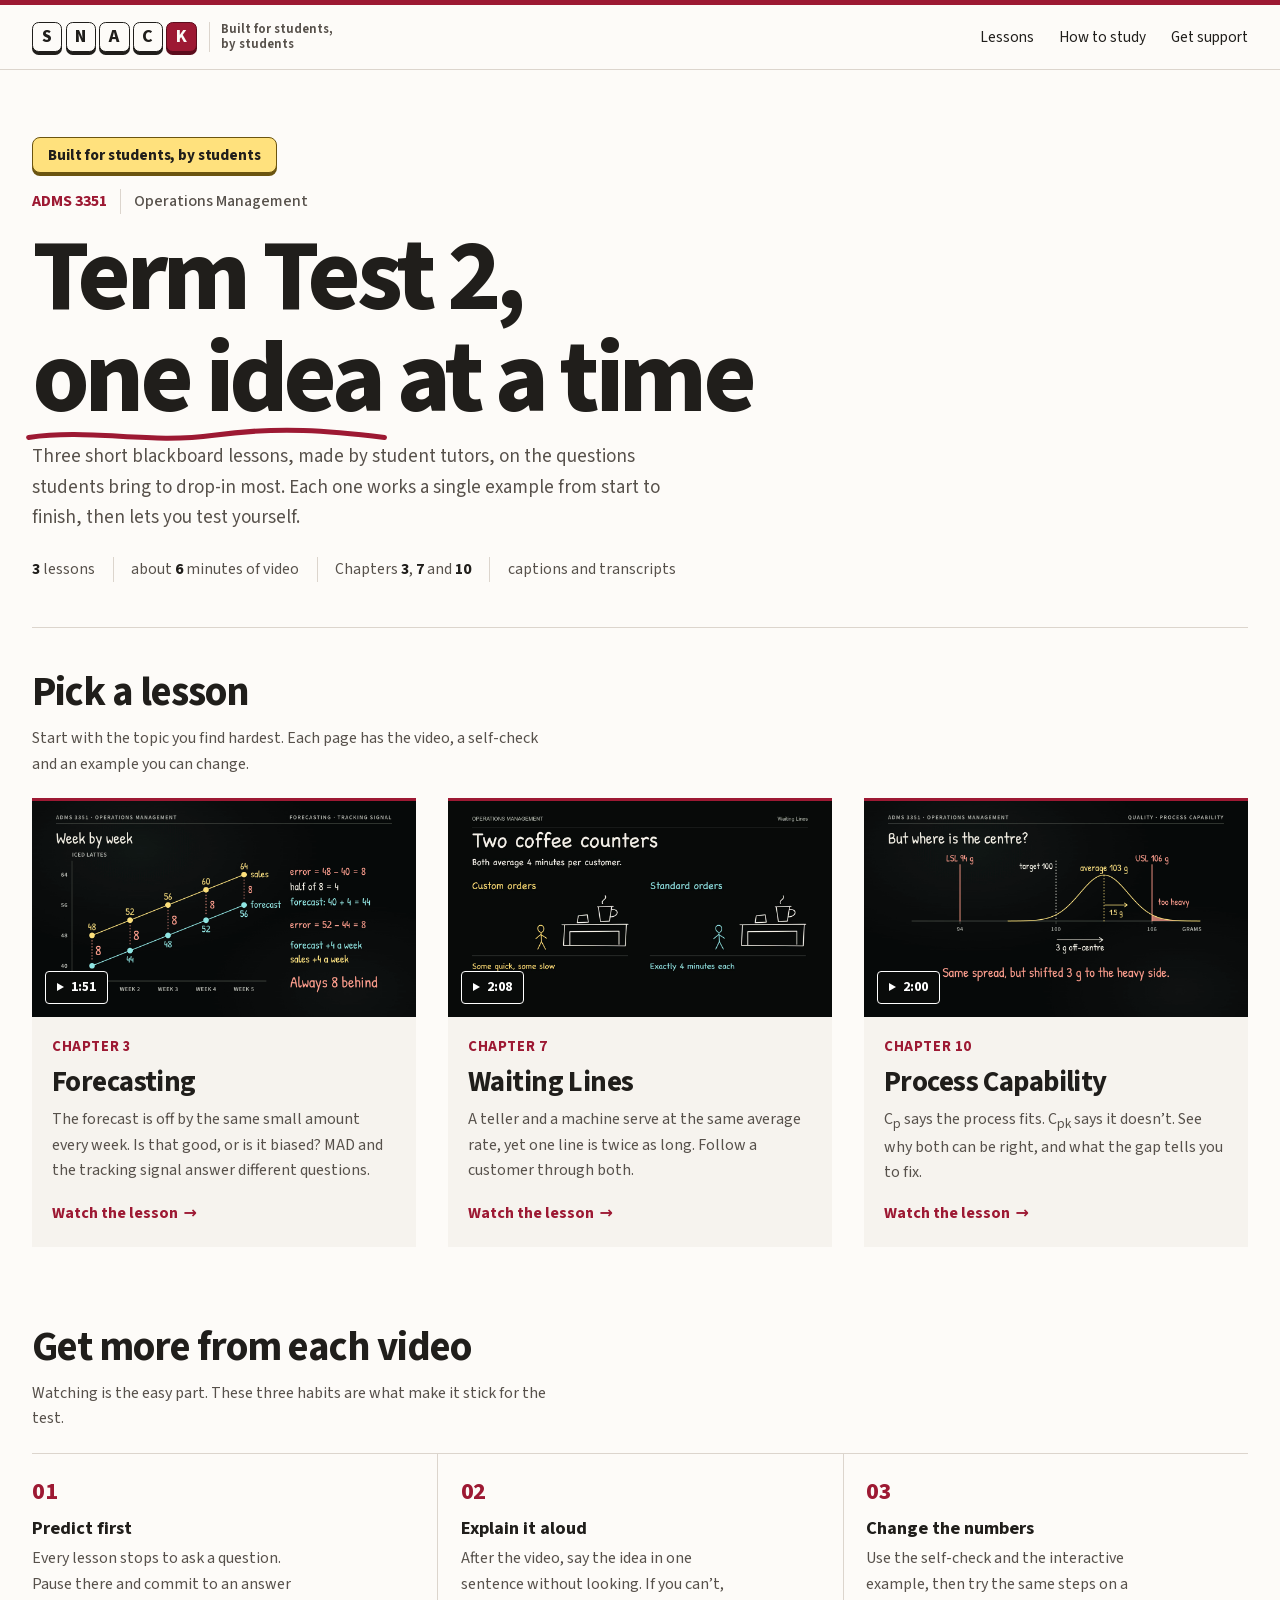
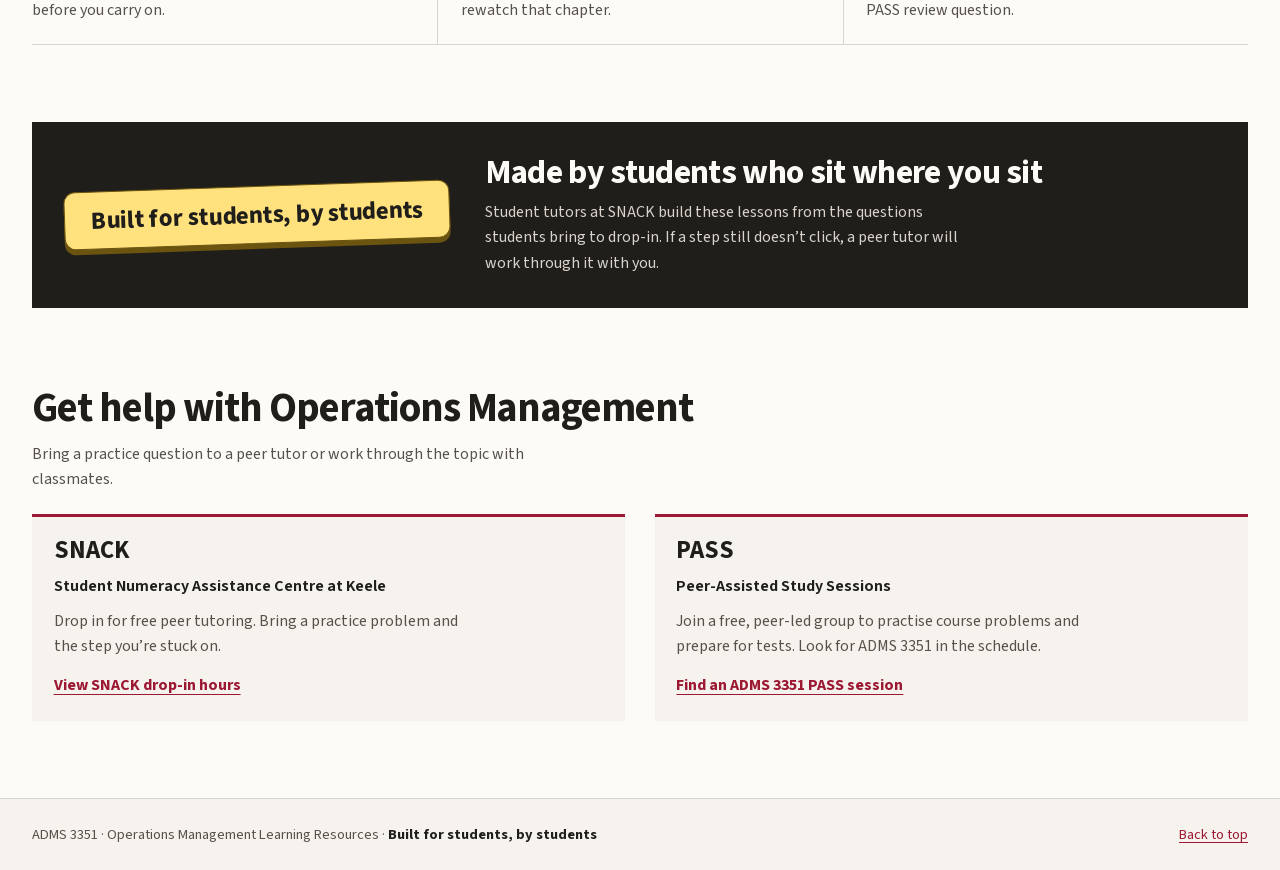
==== commit d93300d6: "Add keycap SNACK brand, built-by-students tagline and new outro Co-Authored-By: Claude Opus 5.5 <nor" ====
--- a/index.html
+++ b/index.html
@@ -5,6 +5,7 @@
   <meta name="viewport" content="width=device-width, initial-scale=1">
   <meta name="description" content="Short blackboard lessons for ADMS 3351 Term Test 2: forecasting, waiting lines and process capability, each with a self-check and peer support at York.">
   <title>Term Test 2 Review | ADMS 3351 Learning Resources</title>
+  <link rel="icon" href="brand/favicon.svg" type="image/svg+xml">
   <link rel="stylesheet" href="education.css">
   <link rel="stylesheet" href="styles.css">
   <script src="site.js" defer></script>
@@ -13,10 +14,9 @@
   <a class="skip-link" href="#main">Skip to content</a>
   <header class="site-header">
     <div class="site-width header-inner">
-      <a class="site-brand" href="https://www.yorku.ca/laps/snack/">
-        <span class="site-brand-mark">
-          <img src="brand/snack-plot-point.webp" alt="SNACK" width="1774" height="887">
-        </span>
+      <a class="site-brand" href="index.html" aria-label="SNACK, built for students, by students. Home">
+        <span class="keylogo" aria-hidden="true"><span>S</span><span>N</span><span>A</span><span>C</span><span class="k">K</span></span>
+        <span class="brand-tag" aria-hidden="true">Built for students,<br>by students</span>
       </a>
       <nav aria-label="Site">
         <a href="#lessons">Lessons</a>
@@ -28,9 +28,10 @@
 
   <main class="site-width" id="main" tabindex="-1">
     <section class="hub-hero" aria-labelledby="hub-title">
+      <p class="hero-kicker"><span class="spacebar small">Built for students, by students</span></p>
       <p class="course">ADMS 3351 <span>Operations Management</span></p>
       <h1 id="hub-title">Term Test 2, <span class="underlined">one idea<svg viewBox="0 0 100 10" preserveAspectRatio="none" aria-hidden="true"><path pathLength="1" d="M1 6C18 2 34 9 52 5S84 3 99 6"/></svg></span> at a time</h1>
-      <p class="intro-copy">Three short blackboard lessons on the questions students bring to tutors most. Each one works a single example from start to finish, then lets you test yourself.</p>
+      <p class="intro-copy">Three short blackboard lessons, made by student tutors, on the questions students bring to drop-in most. Each one works a single example from start to finish, then lets you test yourself.</p>
       <ul class="hub-facts">
         <li><strong>3</strong> lessons</li>
         <li>about <strong>6</strong> minutes of video</li>
@@ -47,7 +48,7 @@
       <ol class="lesson-cards">
         <li class="lesson-card reveal">
           <a href="forecasting.html">
-            <span class="poster"><img src="media/forecasting-poster.png" alt="" width="1280" height="720"><span class="play-chip">1:50</span></span>
+            <span class="poster"><img src="media/forecasting-poster.png" alt="" width="1280" height="720"><span class="play-chip">1:51</span></span>
             <span class="card-body">
               <span class="chapter">Chapter 3</span>
               <h3>Forecasting</h3>
@@ -58,7 +59,7 @@
         </li>
         <li class="lesson-card reveal" style="--delay: .08s">
           <a href="waiting-lines.html">
-            <span class="poster"><img src="media/waiting-lines-poster.png" alt="" width="1280" height="720"><span class="play-chip">2:07</span></span>
+            <span class="poster"><img src="media/waiting-lines-poster.png" alt="" width="1280" height="720"><span class="play-chip">2:08</span></span>
             <span class="card-body">
               <span class="chapter">Chapter 7</span>
               <h3>Waiting Lines</h3>
@@ -69,7 +70,7 @@
         </li>
         <li class="lesson-card reveal" style="--delay: .16s">
           <a href="quality.html">
-            <span class="poster"><img src="media/quality-poster.png" alt="" width="1280" height="720"><span class="play-chip">1:59</span></span>
+            <span class="poster"><img src="media/quality-poster.png" alt="" width="1280" height="720"><span class="play-chip">2:00</span></span>
             <span class="card-body">
               <span class="chapter">Chapter 10</span>
               <h3>Process Capability</h3>
@@ -91,6 +92,14 @@
         <li><h3>Explain it aloud</h3><p>After the video, say the idea in one sentence without looking. If you can’t, rewatch that chapter.</p></li>
         <li><h3>Change the numbers</h3><p>Use the self-check and the interactive example, then try the same steps on a PASS review question.</p></li>
       </ol>
+    </section>
+
+    <section class="made-by reveal" aria-labelledby="made-by-title">
+      <p class="spacebar" aria-hidden="true">Built for students, by students</p>
+      <div class="made-by-copy">
+        <h2 id="made-by-title">Made by students who sit where you sit</h2>
+        <p>Student tutors at SNACK build these lessons from the questions students bring to drop-in. If a step still doesn’t click, a peer tutor will work through it with you.</p>
+      </div>
     </section>
 
     <section class="support-section" id="support" aria-labelledby="support-title">
@@ -116,7 +125,7 @@
   </main>
   <footer class="site-footer">
     <div class="site-width">
-      <span>ADMS 3351 · Operations Management Learning Resources</span>
+      <span>ADMS 3351 · Operations Management Learning Resources · <strong>Built for students, by students</strong></span>
       <a href="#main">Back to top</a>
     </div>
   </footer>
--- a/styles.css
+++ b/styles.css
@@ -284,3 +284,46 @@
   .lesson-nav a + a { border-left: 0; border-top: 1px solid var(--line); padding-left: 0; text-align: left; }
   .hub-facts li { border-right: 0; margin-inline-end: 0; width: 100%; }
 }
+
+/* Keycap brand: built for students, by students. */
+.site-brand { gap: .75rem; color: var(--ink); text-decoration: none; padding-block: .35rem; }
+.keylogo { display: inline-flex; gap: .2rem; }
+.keylogo span {
+  display: inline-grid; place-items: center; width: 1.9rem; height: 1.9rem; border: 1.5px solid var(--ink); border-radius: .42rem;
+  background: var(--paper); color: var(--ink); font-weight: 750; font-size: 1.12rem; line-height: 1;
+  box-shadow: 0 3px 0 var(--ink); transition: transform .12s ease-out, box-shadow .12s ease-out;
+}
+.keylogo .k { background: var(--accent); border-color: #5c0c1c; color: var(--paper); box-shadow: 0 3px 0 #5c0c1c; }
+.site-brand:hover .keylogo span { transform: translateY(3px); box-shadow: 0 0 0 var(--ink); }
+.site-brand:hover .keylogo .k { box-shadow: 0 0 0 #5c0c1c; }
+.keylogo span:nth-child(2) { transition-delay: .04s; } .keylogo span:nth-child(3) { transition-delay: .08s; }
+.keylogo span:nth-child(4) { transition-delay: .12s; } .keylogo span:nth-child(5) { transition-delay: .16s; }
+.brand-tag { font-size: .8rem; line-height: 1.15; font-weight: 650; color: var(--muted); border-left: 1px solid var(--line); padding-left: .7rem; }
+
+.spacebar {
+  display: inline-block; padding: .55rem 1.6rem .5rem; border: 1.5px solid #6b5410; border-radius: .7rem;
+  background: var(--chalk-yellow); color: var(--ink); font-weight: 750; font-size: clamp(1.15rem, 2.6vw, 1.55rem); letter-spacing: -.01em;
+  box-shadow: 0 5px 0 #6b5410; white-space: nowrap;
+}
+.spacebar.small { padding: .3rem .95rem .28rem; font-size: .95rem; border-radius: .5rem; box-shadow: 0 3px 0 #6b5410; }
+.hero-kicker { margin-bottom: 1rem; }
+
+.made-by {
+  display: grid; grid-template-columns: auto minmax(0, 1fr); gap: 1rem 2.2rem; align-items: center;
+  margin-block: clamp(3rem, 6vw, 5rem) 0; padding: clamp(1.4rem, 3vw, 2rem) clamp(1.2rem, 3vw, 2rem);
+  background: var(--ink); color: var(--paper);
+}
+.made-by .spacebar { transform: rotate(-2deg); }
+.made-by h2 { font-size: clamp(1.45rem, 3vw, 2.1rem); line-height: 1.15; letter-spacing: -.02em; text-wrap: balance; }
+.made-by p:not(.spacebar) { color: #d9d3cb; margin-top: .45rem; max-width: 62ch; }
+.site-footer strong { color: var(--ink); }
+
+@media (max-width: 760px) {
+  .made-by { grid-template-columns: 1fr; }
+  .made-by .spacebar { justify-self: start; }
+}
+@media (max-width: 520px) {
+  .brand-tag { font-size: .74rem; }
+  .keylogo span { width: 1.7rem; height: 1.7rem; font-size: 1rem; }
+  .spacebar { white-space: normal; }
+}
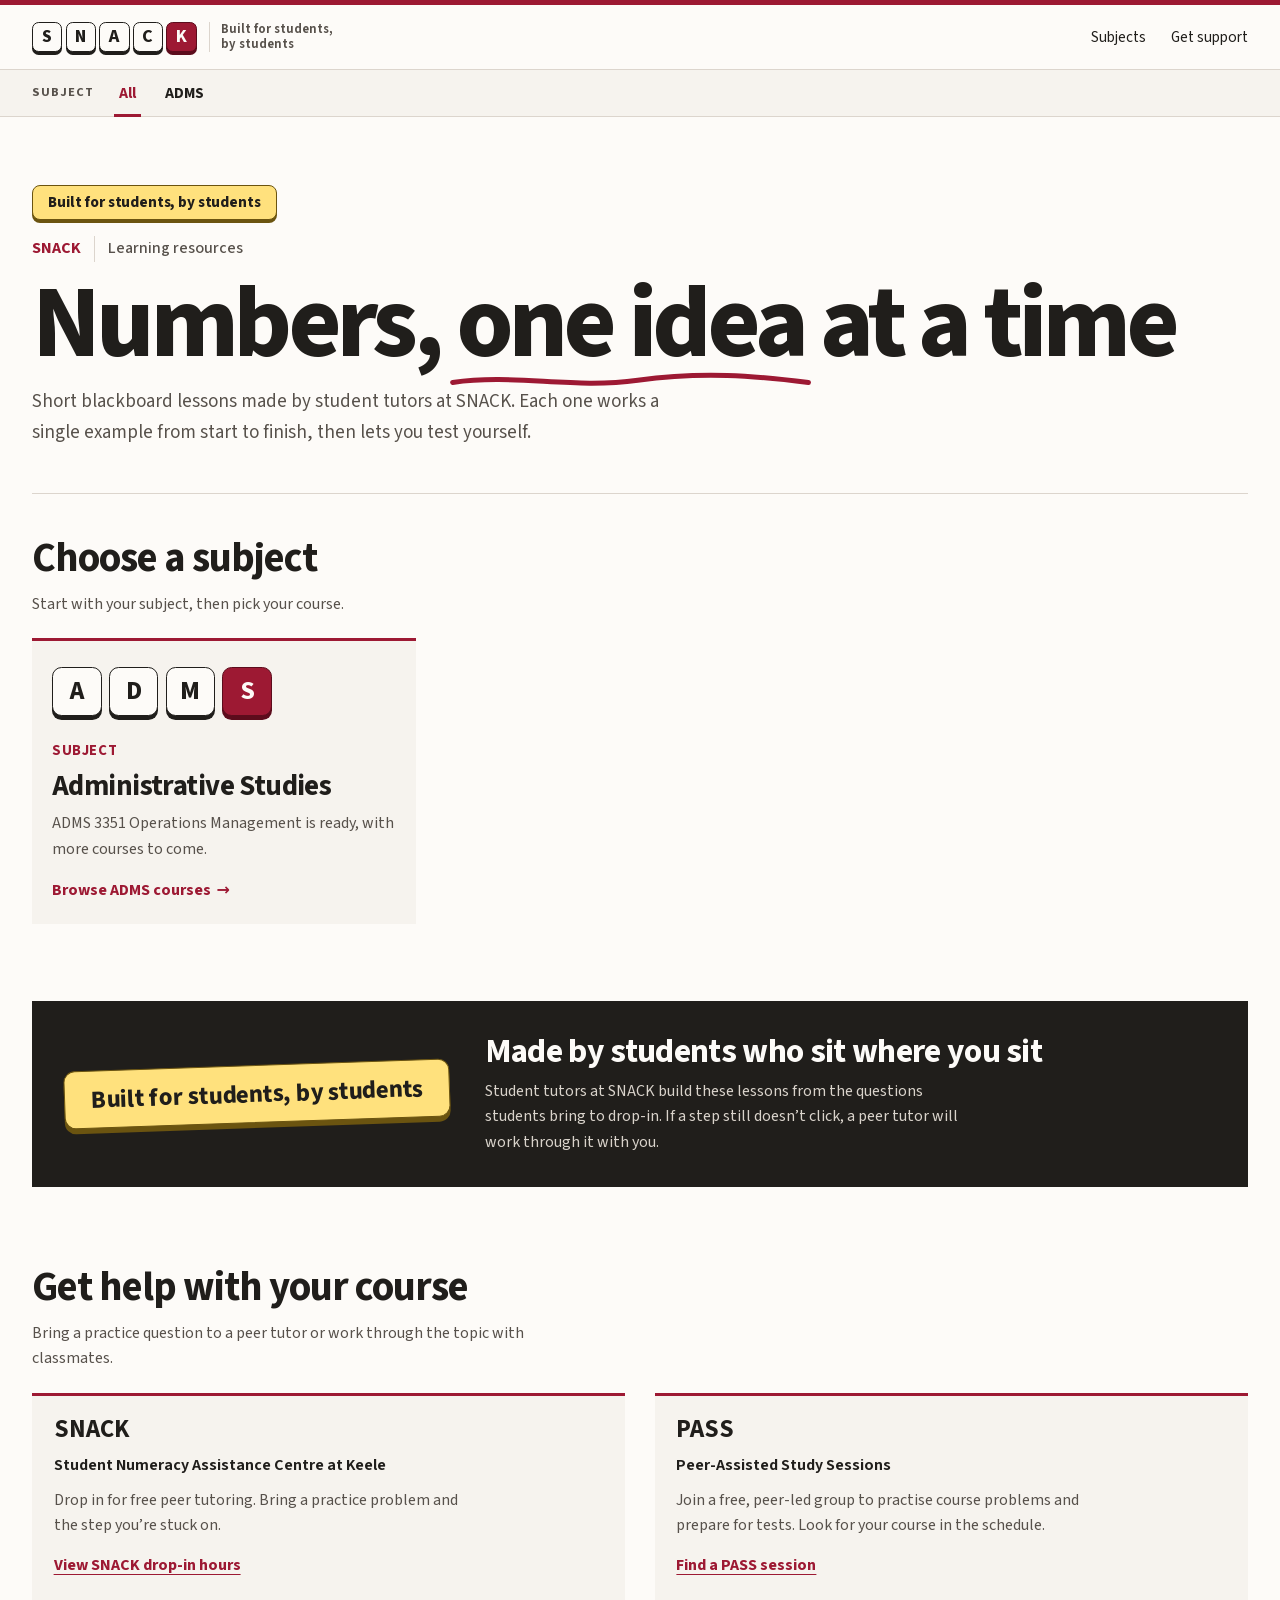
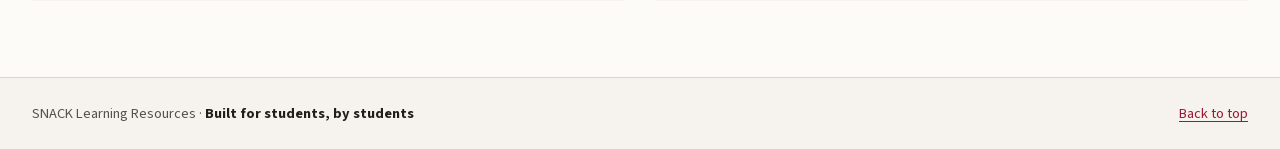
==== commit c660896c: "Organise the site by subject and course, starting with ADMS 3351 Co-Authored-By: Claude Opus 5.5 <no" ====
--- a/index.html
+++ b/index.html
@@ -3,8 +3,8 @@
 <head>
   <meta charset="utf-8">
   <meta name="viewport" content="width=device-width, initial-scale=1">
-  <meta name="description" content="Short blackboard lessons for ADMS 3351 Term Test 2: forecasting, waiting lines and process capability, each with a self-check and peer support at York.">
-  <title>Term Test 2 Review | ADMS 3351 Learning Resources</title>
+  <meta name="description" content="Short video lessons and self-checks for York courses, made by student tutors at SNACK.">
+  <title>SNACK Learning Resources | Built for students, by students</title>
   <link rel="icon" href="brand/favicon.svg" type="image/svg+xml">
   <link rel="stylesheet" href="education.css">
   <link rel="stylesheet" href="styles.css">
@@ -19,78 +19,46 @@
         <span class="brand-tag" aria-hidden="true">Built for students,<br>by students</span>
       </a>
       <nav aria-label="Site">
-        <a href="#lessons">Lessons</a>
-        <a href="#how">How to study</a>
+        <a href="#subjects">Subjects</a>
         <a href="#support">Get support</a>
       </nav>
     </div>
   </header>
+  <nav class="tabbar" aria-label="Subjects and courses">
+    <div class="site-width tabbar-inner">
+      <div class="tabgroup">
+        <span class="tab-label">Subject</span>
+        <a class="tab" href="index.html" aria-current="page">All</a>
+        <a class="tab" href="adms/">ADMS</a>
+      </div>
+    </div>
+  </nav>
 
   <main class="site-width" id="main" tabindex="-1">
-    <section class="hub-hero" aria-labelledby="hub-title">
+    <section class="hub-hero" aria-labelledby="home-title">
       <p class="hero-kicker"><span class="spacebar small">Built for students, by students</span></p>
-      <p class="course">ADMS 3351 <span>Operations Management</span></p>
-      <h1 id="hub-title">Term Test 2, <span class="underlined">one idea<svg viewBox="0 0 100 10" preserveAspectRatio="none" aria-hidden="true"><path pathLength="1" d="M1 6C18 2 34 9 52 5S84 3 99 6"/></svg></span> at a time</h1>
-      <p class="intro-copy">Three short blackboard lessons, made by student tutors, on the questions students bring to drop-in most. Each one works a single example from start to finish, then lets you test yourself.</p>
-      <ul class="hub-facts">
-        <li><strong>3</strong> lessons</li>
-        <li>about <strong>6</strong> minutes of video</li>
-        <li>Chapters <strong>3</strong>, <strong>7</strong> and <strong>10</strong></li>
-        <li>captions and transcripts</li>
-      </ul>
+      <p class="course">SNACK <span>Learning resources</span></p>
+      <h1 id="home-title">Numbers, <span class="underlined">one idea<svg viewBox="0 0 100 10" preserveAspectRatio="none" aria-hidden="true"><path pathLength="1" d="M1 6C18 2 34 9 52 5S84 3 99 6"/></svg></span> at a time</h1>
+      <p class="intro-copy">Short blackboard lessons made by student tutors at SNACK. Each one works a single example from start to finish, then lets you test yourself.</p>
     </section>
 
-    <section class="lesson-index" id="lessons" aria-labelledby="lessons-title">
+    <section class="lesson-index" id="subjects" aria-labelledby="subjects-title">
       <div class="section-heading reveal">
-        <h2 id="lessons-title">Pick a lesson</h2>
-        <p>Start with the topic you find hardest. Each page has the video, a self-check and an example you can change.</p>
+        <h2 id="subjects-title">Choose a subject</h2>
+        <p>Start with your subject, then pick your course.</p>
       </div>
-      <ol class="lesson-cards">
-        <li class="lesson-card reveal">
-          <a href="forecasting.html">
-            <span class="poster"><img src="media/forecasting-poster.png" alt="" width="1280" height="720"><span class="play-chip">1:51</span></span>
+      <ol class="course-cards">
+        <li class="course-card reveal">
+          <a href="adms/">
+            <span class="course-keys" aria-hidden="true"><span>A</span><span>D</span><span>M</span><span>S</span></span>
             <span class="card-body">
-              <span class="chapter">Chapter 3</span>
-              <h3>Forecasting</h3>
-              <p>The forecast is off by the same small amount every week. Is that good, or is it biased? MAD and the tracking signal answer different questions.</p>
-              <span class="arrow-link">Watch the lesson</span>
+              <span class="chapter">Subject</span>
+              <h3>Administrative Studies</h3>
+              <p>ADMS 3351 Operations Management is ready, with more courses to come.</p>
+              <span class="arrow-link">Browse ADMS courses</span>
             </span>
           </a>
         </li>
-        <li class="lesson-card reveal" style="--delay: .08s">
-          <a href="waiting-lines.html">
-            <span class="poster"><img src="media/waiting-lines-poster.png" alt="" width="1280" height="720"><span class="play-chip">2:08</span></span>
-            <span class="card-body">
-              <span class="chapter">Chapter 7</span>
-              <h3>Waiting Lines</h3>
-              <p>A teller and a machine serve at the same average rate, yet one line is twice as long. Follow a customer through both.</p>
-              <span class="arrow-link">Watch the lesson</span>
-            </span>
-          </a>
-        </li>
-        <li class="lesson-card reveal" style="--delay: .16s">
-          <a href="quality.html">
-            <span class="poster"><img src="media/quality-poster.png" alt="" width="1280" height="720"><span class="play-chip">2:00</span></span>
-            <span class="card-body">
-              <span class="chapter">Chapter 10</span>
-              <h3>Process Capability</h3>
-              <p>C<sub>p</sub> says the process fits. C<sub>pk</sub> says it doesn’t. See why both can be right, and what the gap tells you to fix.</p>
-              <span class="arrow-link">Watch the lesson</span>
-            </span>
-          </a>
-        </li>
-      </ol>
-    </section>
-
-    <section class="hub-section" id="how" aria-labelledby="how-title">
-      <div class="section-heading reveal">
-        <h2 id="how-title">Get more from each video</h2>
-        <p>Watching is the easy part. These three habits are what make it stick for the test.</p>
-      </div>
-      <ol class="method reveal">
-        <li><h3>Predict first</h3><p>Every lesson stops to ask a question. Pause there and commit to an answer before you carry on.</p></li>
-        <li><h3>Explain it aloud</h3><p>After the video, say the idea in one sentence without looking. If you can’t, rewatch that chapter.</p></li>
-        <li><h3>Change the numbers</h3><p>Use the self-check and the interactive example, then try the same steps on a PASS review question.</p></li>
       </ol>
     </section>
 
@@ -104,7 +72,7 @@
 
     <section class="support-section" id="support" aria-labelledby="support-title">
       <div class="section-heading reveal">
-        <h2 id="support-title">Get help with Operations Management</h2>
+        <h2 id="support-title">Get help with your course</h2>
         <p>Bring a practice question to a peer tutor or work through the topic with classmates.</p>
       </div>
       <div class="support-grid">
@@ -117,15 +85,15 @@
         <article class="support-option reveal" style="--delay: .08s">
           <h3>PASS</h3>
           <p class="support-name">Peer-Assisted Study Sessions</p>
-          <p>Join a free, peer-led group to practise course problems and prepare for tests. Look for ADMS 3351 in the schedule.</p>
-          <a class="resource-link" href="https://www.yorku.ca/laps/support/pass-program/">Find an ADMS 3351 PASS session</a>
+          <p>Join a free, peer-led group to practise course problems and prepare for tests. Look for your course in the schedule.</p>
+          <a class="resource-link" href="https://www.yorku.ca/laps/support/pass-program/">Find a PASS session</a>
         </article>
       </div>
     </section>
   </main>
   <footer class="site-footer">
     <div class="site-width">
-      <span>ADMS 3351 · Operations Management Learning Resources · <strong>Built for students, by students</strong></span>
+      <span>SNACK Learning Resources · <strong>Built for students, by students</strong></span>
       <a href="#main">Back to top</a>
     </div>
   </footer>
--- a/styles.css
+++ b/styles.css
@@ -327,3 +327,47 @@
   .keylogo span { width: 1.7rem; height: 1.7rem; font-size: 1rem; }
   .spacebar { white-space: normal; }
 }
+
+/* Subject and course tabs */
+.tabbar { border-bottom: 1px solid var(--line); background: var(--wash); }
+.tabbar-inner { display: flex; flex-wrap: wrap; align-items: stretch; gap: 0 2.2rem; }
+.tabgroup { display: flex; align-items: stretch; gap: .2rem; }
+.tabgroup + .tabgroup { border-left: 1px solid var(--line); padding-left: 2.2rem; }
+.tab-label { align-self: center; margin-right: .55rem; color: var(--muted); font-size: .78rem; font-weight: 700; letter-spacing: .08em; text-transform: uppercase; }
+.tab {
+  position: relative; display: inline-flex; align-items: center; min-height: 2.9rem; padding: 0 .8rem;
+  color: var(--ink); font-weight: 700; font-size: .95rem; text-decoration: none; font-variant-numeric: tabular-nums;
+}
+.tab .tab-name { margin-left: .4em; font-weight: 500; color: var(--muted); }
+.tab::after { content: ""; position: absolute; left: .5rem; right: .5rem; bottom: -1px; height: 3px; background: var(--accent); transform: scaleX(0); transition: transform .2s ease-out; }
+.tab:hover { color: var(--accent); }
+.tab:hover::after { transform: scaleX(.6); }
+.tab[aria-current]::after { transform: scaleX(1); }
+.tab[aria-current] { color: var(--accent); }
+.tab[aria-current] .tab-name { color: var(--accent); }
+
+/* Subject and course cards */
+.course-cards { display: grid; grid-template-columns: repeat(auto-fill, minmax(19rem, 1fr)); gap: clamp(1.2rem, 2.6vw, 2rem); list-style: none; padding: 0; }
+.course-card a { display: flex; flex-direction: column; height: 100%; color: inherit; text-decoration: none; border-top: 3px solid var(--accent); background: var(--wash); }
+.course-keys { display: flex; gap: .45rem; padding: 1.6rem 1.25rem .4rem; }
+.course-keys span {
+  display: grid; place-items: center; width: 3.1rem; height: 3.1rem; border: 1.5px solid var(--ink); border-radius: .6rem;
+  background: var(--paper); font-weight: 750; font-size: 1.6rem; box-shadow: 0 4px 0 var(--ink);
+  transition: transform .12s ease-out, box-shadow .12s ease-out;
+}
+.course-keys span:last-child { background: var(--accent); color: var(--paper); border-color: #5c0c1c; box-shadow: 0 4px 0 #5c0c1c; }
+.course-card a:hover .course-keys span { transform: translateY(4px); box-shadow: 0 0 0 var(--ink); }
+.course-card a:hover .course-keys span:last-child { box-shadow: 0 0 0 #5c0c1c; }
+.course-keys span:nth-child(2) { transition-delay: .04s; } .course-keys span:nth-child(3) { transition-delay: .08s; } .course-keys span:nth-child(4) { transition-delay: .12s; }
+.course-card .card-body { display: flex; flex-direction: column; gap: .5rem; padding: 1rem 1.25rem 1.3rem; flex: 1; }
+.course-card .chapter { color: var(--accent); font-weight: 700; font-size: .92rem; letter-spacing: .04em; text-transform: uppercase; }
+.course-card h3 { font-size: clamp(1.45rem, 2.4vw, 1.8rem); line-height: 1.15; letter-spacing: -.02em; }
+.course-card p { color: var(--muted); }
+.course-card .arrow-link { margin-top: auto; padding-top: .45rem; color: var(--accent); }
+
+@media (max-width: 640px) {
+  .tabbar-inner { gap: 0; }
+  .tabgroup + .tabgroup { border-left: 0; padding-left: 0; border-top: 1px solid var(--line); }
+  .tabgroup { width: 100%; }
+  .tab .tab-name { display: none; }
+}
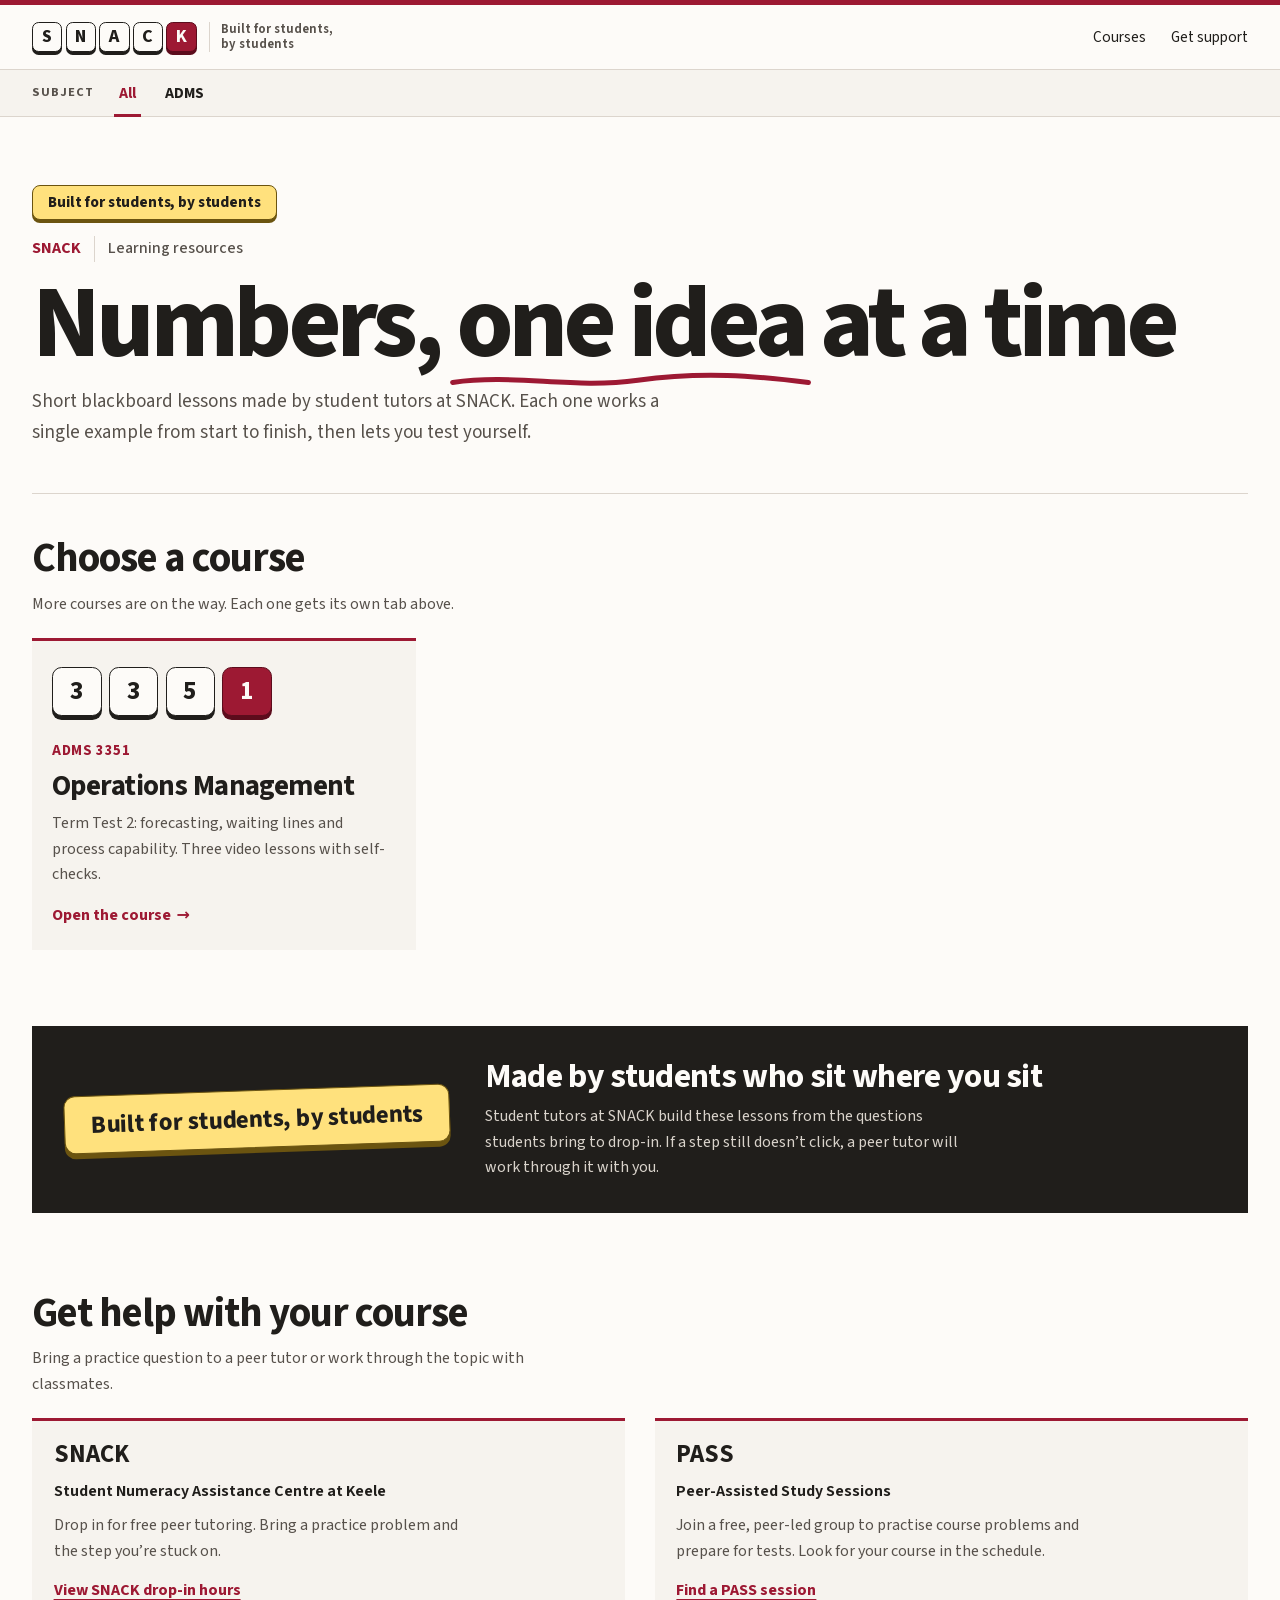
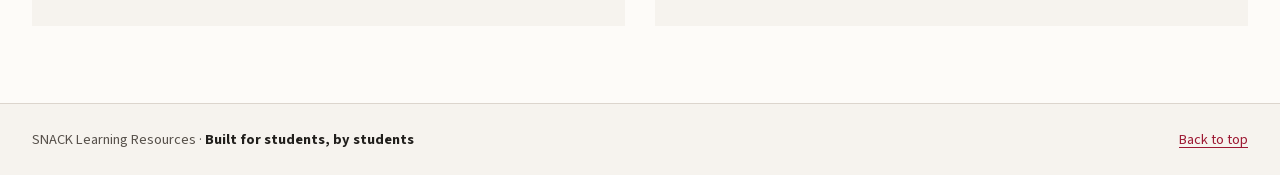
==== commit ad90eb8b: "Link the home page card straight to Operations Management Co-Authored-By: Claude Opus 5.5 <noreply@a" ====
--- a/index.html
+++ b/index.html
@@ -19,7 +19,7 @@
         <span class="brand-tag" aria-hidden="true">Built for students,<br>by students</span>
       </a>
       <nav aria-label="Site">
-        <a href="#subjects">Subjects</a>
+        <a href="#subjects">Courses</a>
         <a href="#support">Get support</a>
       </nav>
     </div>
@@ -44,18 +44,18 @@
 
     <section class="lesson-index" id="subjects" aria-labelledby="subjects-title">
       <div class="section-heading reveal">
-        <h2 id="subjects-title">Choose a subject</h2>
-        <p>Start with your subject, then pick your course.</p>
+        <h2 id="subjects-title">Choose a course</h2>
+        <p>More courses are on the way. Each one gets its own tab above.</p>
       </div>
       <ol class="course-cards">
         <li class="course-card reveal">
-          <a href="adms/">
-            <span class="course-keys" aria-hidden="true"><span>A</span><span>D</span><span>M</span><span>S</span></span>
+          <a href="adms/3351/">
+            <span class="course-keys" aria-hidden="true"><span>3</span><span>3</span><span>5</span><span>1</span></span>
             <span class="card-body">
-              <span class="chapter">Subject</span>
-              <h3>Administrative Studies</h3>
-              <p>ADMS 3351 Operations Management is ready, with more courses to come.</p>
-              <span class="arrow-link">Browse ADMS courses</span>
+              <span class="chapter">ADMS 3351</span>
+              <h3>Operations Management</h3>
+              <p>Term Test 2: forecasting, waiting lines and process capability. Three video lessons with self-checks.</p>
+              <span class="arrow-link">Open the course</span>
             </span>
           </a>
         </li>
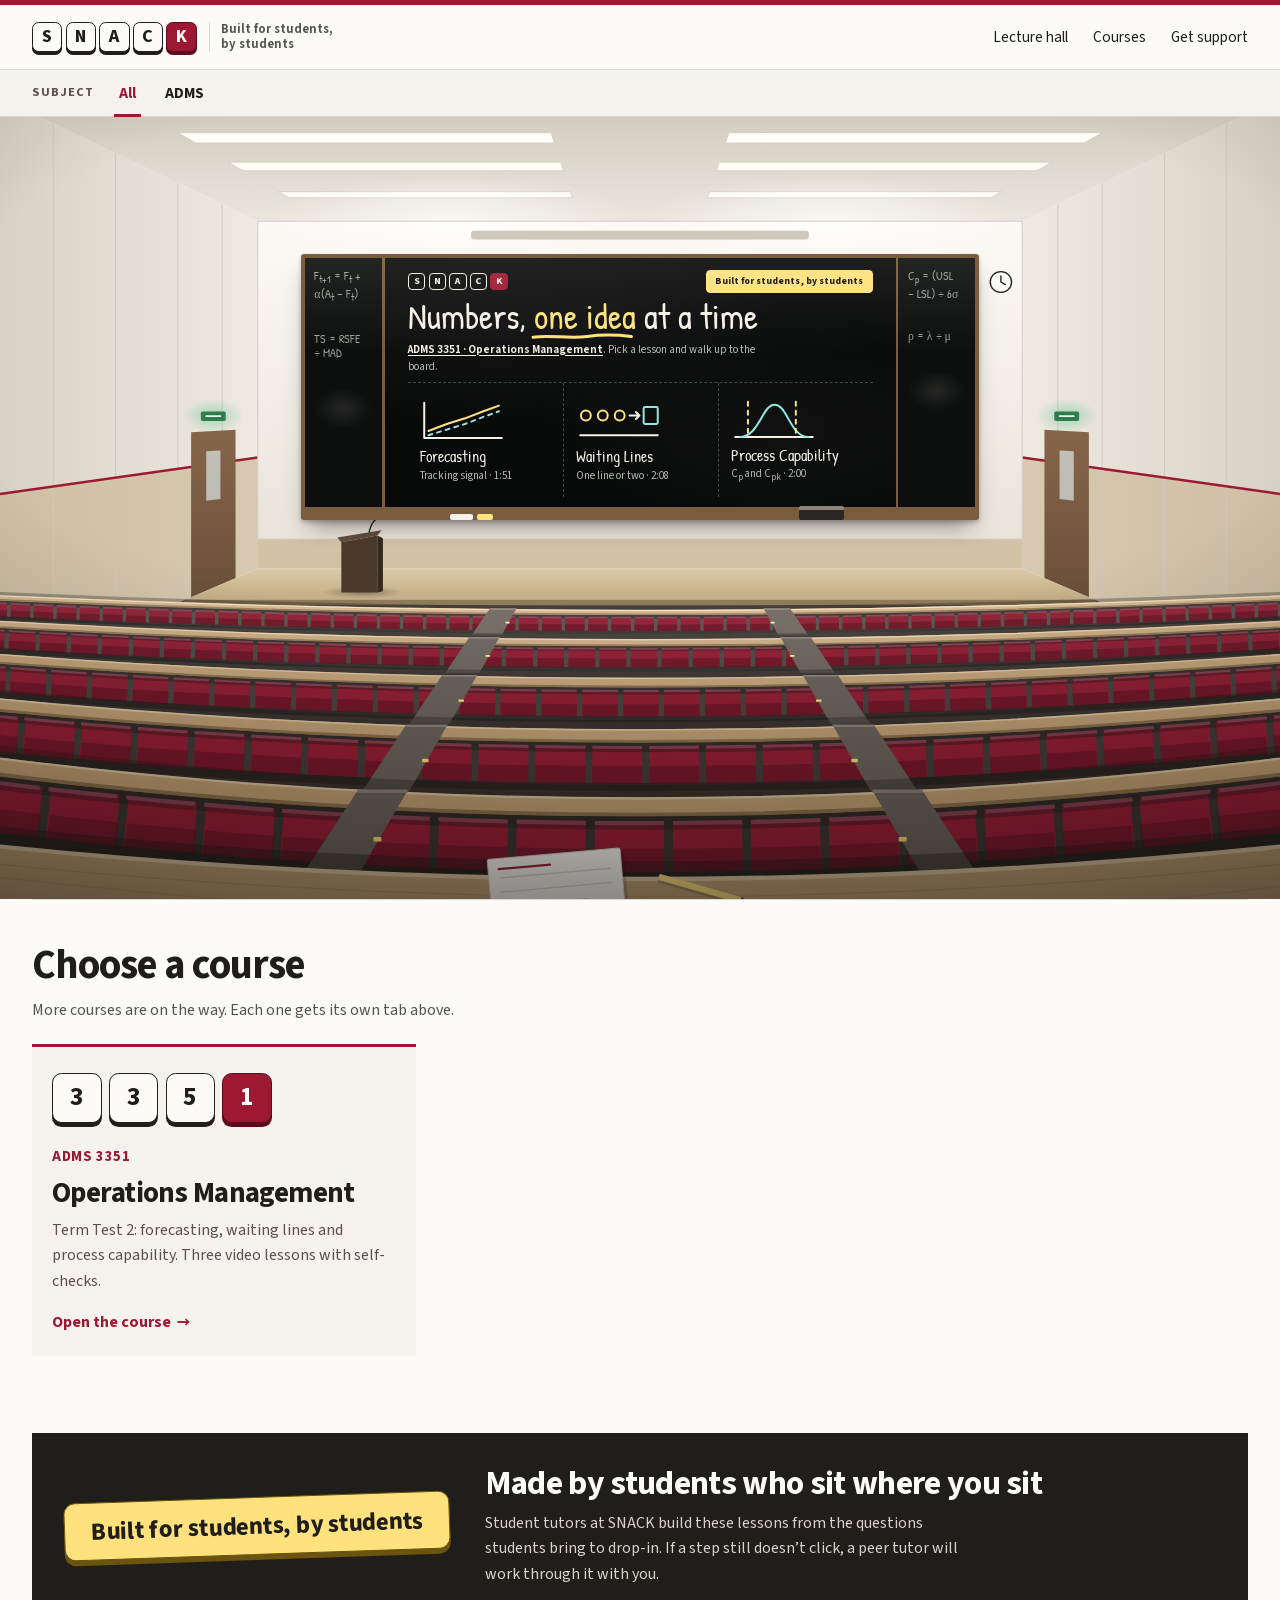
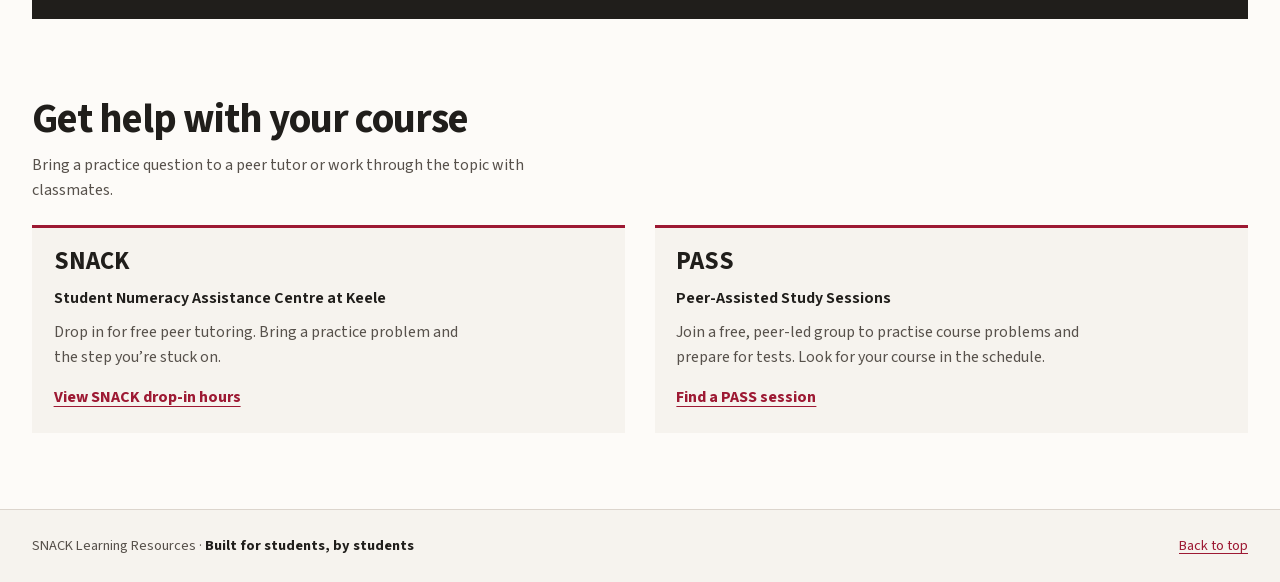
==== commit d8677d6d: "Open the site in a lecture hall and put each lesson on the board The home page now starts at the bac" ====
--- a/index.html
+++ b/index.html
@@ -8,7 +8,11 @@
   <link rel="icon" href="brand/favicon.svg" type="image/svg+xml">
   <link rel="stylesheet" href="education.css">
   <link rel="stylesheet" href="styles.css">
+  <link rel="stylesheet" href="hall.css">
+  <script>try{var t=sessionStorage.getItem('snack-transit');if(t){sessionStorage.removeItem('snack-transit');document.documentElement.dataset.arrive=t}}catch(e){}</script>
   <script src="site.js" defer></script>
+  <script src="vendor/gsap.min.js" defer></script>
+  <script src="hall.js" defer></script>
 </head>
 <body>
   <a class="skip-link" href="#main">Skip to content</a>
@@ -19,6 +23,7 @@
         <span class="brand-tag" aria-hidden="true">Built for students,<br>by students</span>
       </a>
       <nav aria-label="Site">
+        <a href="#hall">Lecture hall</a>
         <a href="#subjects">Courses</a>
         <a href="#support">Get support</a>
       </nav>
@@ -34,14 +39,204 @@
     </div>
   </nav>
 
-  <main class="site-width" id="main" tabindex="-1">
-    <section class="hub-hero" aria-labelledby="home-title">
-      <p class="hero-kicker"><span class="spacebar small">Built for students, by students</span></p>
-      <p class="course">SNACK <span>Learning resources</span></p>
-      <h1 id="home-title">Numbers, <span class="underlined">one idea<svg viewBox="0 0 100 10" preserveAspectRatio="none" aria-hidden="true"><path pathLength="1" d="M1 6C18 2 34 9 52 5S84 3 99 6"/></svg></span> at a time</h1>
-      <p class="intro-copy">Short blackboard lessons made by student tutors at SNACK. Each one works a single example from start to finish, then lets you test yourself.</p>
-    </section>
-
+  <main id="main" tabindex="-1">
+    <section class="hall" id="hall" aria-labelledby="home-title">
+      <div class="camera" id="camera">
+        <svg class="shell" viewBox="0 0 1440 900" preserveAspectRatio="none" aria-hidden="true">
+          <defs>
+            <linearGradient id="g-ceil" x1="0" y1="0" x2="0" y2="1"><stop offset="0" stop-color="#cfc8bc"/><stop offset="1" stop-color="#ebe6dd"/></linearGradient>
+            <linearGradient id="g-left" x1="0" y1="0" x2="1" y2="0"><stop offset="0" stop-color="#d8d1c5"/><stop offset="1" stop-color="#efeae2"/></linearGradient>
+            <linearGradient id="g-right" x1="1" y1="0" x2="0" y2="0"><stop offset="0" stop-color="#d8d1c5"/><stop offset="1" stop-color="#efeae2"/></linearGradient>
+            <linearGradient id="g-wall" x1="0" y1="0" x2="0" y2="1"><stop offset="0" stop-color="#fcfaf6"/><stop offset="1" stop-color="#e8e2d8"/></linearGradient>
+            <linearGradient id="g-stage" x1="0" y1="0" x2="0" y2="1"><stop offset="0" stop-color="#dccaa9"/><stop offset="1" stop-color="#c2ab85"/></linearGradient>
+            <linearGradient id="g-door" x1="0" y1="0" x2="0" y2="1"><stop offset="0" stop-color="#86664a"/><stop offset="1" stop-color="#6a4f38"/></linearGradient>
+            <radialGradient id="g-pool"><stop offset="0" stop-color="#fff" stop-opacity=".75"/><stop offset="1" stop-color="#fff" stop-opacity="0"/></radialGradient>
+            <radialGradient id="g-shade"><stop offset="0" stop-color="#201e1b" stop-opacity=".38"/><stop offset="1" stop-color="#201e1b" stop-opacity="0"/></radialGradient>
+            <radialGradient id="g-exit"><stop offset="0" stop-color="#58c48a" stop-opacity=".5"/><stop offset="1" stop-color="#58c48a" stop-opacity="0"/></radialGradient>
+          </defs>
+          <!-- ceiling and recessed light panels -->
+          <polygon points="0,-22 1440,-22 1150,120 290,120" fill="url(#g-ceil)"/>
+          <g class="lamps" fill="#fffdf6" stroke="#d3ccc1" stroke-width="1" vector-effect="non-scaling-stroke">
+            <polygon points="200,18 620,18 623.800,30 220,30"/><polygon points="820,18 1240,18 1220,30 816.200,30"/>
+            <polygon points="256.700,52 630.900,52 634.100,62 273.300,62"/><polygon points="809.100,52 1183.300,52 1166.700,62 805.900,62"/>
+            <polygon points="313.400,86 641.800,86 644,93 325,93"/><polygon points="798.200,86 1126.600,86 1115,93 796,93"/>
+          </g>
+          <!-- side walls: acoustic panels, wood wainscot, handrail, doors -->
+          <polygon points="0,-22 290,120 290,520 0,648" fill="url(#g-left)"/>
+          <polygon points="1440,-22 1150,120 1150,520 1440,648" fill="url(#g-right)"/>
+          <polygon points="0,434 290,392 290,520 0,648" fill="#c9b591" opacity=".6"/>
+          <polygon points="1440,434 1150,392 1150,520 1440,648" fill="#c9b591" opacity=".6"/>
+          <g stroke="#cfc8bd" stroke-width="1" vector-effect="non-scaling-stroke" fill="none">
+            <path d="M60,7.800V621.700M130,41.900V590.700M200,76.100V559.800M250,100.500V537.700M1380,7.800V621.700M1310,41.900V590.700M1240,76.100V559.800M1190,100.500V537.700"/>
+          </g>
+          <path d="M0,434L290,392M1440,434L1150,392" stroke="#9d1933" stroke-width="2.500" fill="none" vector-effect="non-scaling-stroke"/>
+          <g class="wide-only">
+            <ellipse cx="240" cy="344" rx="34" ry="20" fill="url(#g-exit)"/><ellipse cx="1200" cy="344" rx="34" ry="20" fill="url(#g-exit)"/>
+            <polygon points="215,363 265,360 265,531 215,553" fill="url(#g-door)"/><polygon points="232,385 248,384 248,440 232,442" fill="#d5dedb" opacity=".75"/>
+            <polygon points="1225,363 1175,360 1175,531 1225,553" fill="url(#g-door)"/><polygon points="1208,385 1192,384 1192,440 1208,442" fill="#d5dedb" opacity=".75"/>
+            <rect x="226" y="339" width="28" height="11" rx="2" fill="#2e7d4f"/><rect x="1186" y="339" width="28" height="11" rx="2" fill="#2e7d4f"/>
+            <path d="M232,344.500H248M1192,344.500H1208" stroke="#e9f6ee" stroke-width="2" stroke-linecap="round"/>
+          </g>
+          <!-- front wall, washed by the ceiling lights -->
+          <rect x="290" y="120" width="860" height="400" fill="url(#g-wall)"/>
+          <ellipse cx="505" cy="122" rx="210" ry="58" fill="url(#g-pool)"/><ellipse cx="935" cy="122" rx="210" ry="58" fill="url(#g-pool)"/>
+          <rect x="290" y="486" width="860" height="34" fill="#c9b591" opacity=".7"/>
+          <path d="M290,120V520M1150,120V520M290,120H1150M290,486H1150" stroke="#d3ccc1" stroke-width="1" fill="none" vector-effect="non-scaling-stroke"/>
+          <rect x="530" y="131" width="380" height="10" rx="3" fill="#cfc8bd"/>
+          <g class="wide-only" transform="translate(1126 190)">
+            <circle r="12" fill="#fdfbf8" stroke="#201e1b" stroke-width="1.500"/><path d="M0,0V-7M0,0L5,3" stroke="#201e1b" stroke-width="1.500" stroke-linecap="round"/>
+          </g>
+          <!-- stage, its front lip, and the floor of the well -->
+          <polygon points="208.400,556 1231.600,556 1440,648 0,648" fill="#57504a"/>
+          <polygon points="290,520 1150,520 1231.600,556 208.400,556" fill="url(#g-stage)"/>
+          <polygon points="208.400,556 1231.600,556 1236,562 204,562" fill="#8f7a59"/>
+          <g class="wide-only">
+            <ellipse cx="408" cy="547" rx="46" ry="7" fill="url(#g-shade)"/>
+            <g transform="translate(384 482) scale(.78)">
+              <polygon points="0,10 52,0 52,84 0,84" fill="#4a3a2c"/><polygon points="52,0 60,4 60,82 52,84" fill="#35291f"/><polygon points="0,10 52,0 58,-8 -6,3" fill="#614d3b"/>
+              <path d="M40,-5C44,-22 50,-26 58,-27" fill="none" stroke="#201e1b" stroke-width="2" stroke-linecap="round"/>
+            </g>
+          </g>
+        </svg>
+
+        <div class="boards">
+          <div class="sideboard left" aria-hidden="true"><span>F<sub>t+1</sub> = F<sub>t</sub> + α(A<sub>t</sub> − F<sub>t</sub>)</span><span>TS = RSFE ÷ MAD</span><span class="smudge"></span></div>
+          <section class="board" id="board" aria-label="Lessons on the board">
+            <div class="board-content" id="board-content">
+              <p class="board-brand">
+                <span class="keylogo" aria-hidden="true"><span>S</span><span>N</span><span>A</span><span>C</span><span class="k">K</span></span>
+                <span class="board-tag">Built for students, by students</span>
+              </p>
+              <h1 id="home-title">Numbers, <span class="u">one idea<svg viewBox="0 0 100 10" preserveAspectRatio="none" aria-hidden="true"><path id="underline" pathLength="1" d="M1 6C18 2 34 9 52 5S84 3 99 6"/></svg></span> at a time</h1>
+              <p class="board-sub"><a href="adms/3351/">ADMS 3351 · Operations Management</a>. Pick a lesson and walk up to the board.</p>
+              <ul class="picks">
+                <li><a href="adms/3351/forecasting.html" data-lesson="forecasting">
+                  <svg viewBox="0 0 120 60" aria-hidden="true"><path d="M6 4V54H116"/><path class="y" d="M12 44L38 34 64 26 90 16 112 8"/><path class="c d" d="M12 50L38 42 64 34 90 24 112 16"/></svg>
+                  <strong>Forecasting</strong><span>Tracking signal · 1:51</span></a></li>
+                <li><a href="adms/3351/waiting-lines.html" data-lesson="waiting-lines">
+                  <svg viewBox="0 0 120 60" aria-hidden="true"><circle class="y" cx="14" cy="22" r="7"/><circle class="y" cx="38" cy="22" r="7"/><circle class="y" cx="62" cy="22" r="7"/><path d="M76 22H90M85 17L90 22 85 27"/><rect class="c" x="96" y="10" width="20" height="24" rx="2"/><path d="M6 50H116"/></svg>
+                  <strong>Waiting Lines</strong><span>One line or two · 2:08</span></a></li>
+                <li><a href="adms/3351/quality.html" data-lesson="quality">
+                  <svg viewBox="0 0 120 60" aria-hidden="true"><path d="M6 54H116"/><path class="c" d="M12 54C40 54 44 8 62 8S84 54 110 54"/><path class="y d" d="M24 4V54M92 4V54"/></svg>
+                  <strong>Process Capability</strong><span>C<sub>p</sub> and C<sub>pk</sub> · 2:00</span></a></li>
+              </ul>
+            </div>
+          </section>
+          <div class="sideboard right" aria-hidden="true"><span>C<sub>p</sub> = (USL − LSL) ÷ 6σ</span><span>ρ = λ ÷ μ</span><span class="smudge"></span></div>
+        </div>
+        <div class="ledge" aria-hidden="true"><i></i><i></i><i></i></div>
+      </div>
+
+      <!-- Tiered seating, far to near. Each tier is its own layer so it can pass under the camera. -->
+      <svg class="row" viewBox="0 0 1440 900" preserveAspectRatio="xMidYMax slice" aria-hidden="true" style="filter:saturate(.74) brightness(1.14)">
+        <path d="M-40 560Q720 596 1480 560V900H-40Z" fill="#544c46"/>
+        <path d="M-40 555.1Q720 591.1 1480 555.1" fill="none" stroke="#14110f" stroke-opacity=".3" stroke-width="3.8"/>
+        <path d="M-40 560Q720 596 1480 560" fill="none" stroke="#c4a274" stroke-width="6"/>
+        <path d="M-40 557.8Q720 593.8 1480 557.8" fill="none" stroke="#e2c9a2" stroke-width="1.2"/>
+        <path d="M-40 562Q720 598 1480 562" fill="none" stroke="#8f7049" stroke-width="1.5"/>
+        <path d="M-40 573Q720 609 1480 573" fill="none" stroke="#9d1933" stroke-width="16" stroke-dasharray="22 4"/>
+        <path d="M-40 577.3Q720 613.3 1480 577.3" fill="none" stroke="#5c0c1c" stroke-opacity=".5" stroke-width="7.4" stroke-dasharray="22 4"/>
+        <path d="M-40 566Q720 602 1480 566" fill="none" stroke="#c25a70" stroke-width="2" stroke-dasharray="22 4"/>
+        <path d="M-40 565.1Q720 601.1 1480 565.1" fill="none" stroke="#14110f" stroke-opacity=".34" stroke-width="4.2"/>
+        <path d="M-40 582.6Q720 618.6 1480 582.6" fill="none" stroke="#14110f" stroke-opacity=".4" stroke-width="3.5"/>
+        <polygon points="551.4,573.3 581.1,573.3 564.3,603.7 530.4,603.7" fill="#6a6159"/>
+        <path d="M551.4 574.3H581.1" stroke="#8d8378" stroke-width="1.5"/>
+        <rect x="568.6" y="588.5" width="4.8" height="2" rx="1" fill="#ffe17d"/>
+        <polygon points="858.9,573.3 888.6,573.3 909.6,603.7 875.7,603.7" fill="#6a6159"/>
+        <path d="M858.9 574.3H888.6" stroke="#8d8378" stroke-width="1.5"/>
+        <rect x="866.7" y="588.5" width="4.8" height="2" rx="1" fill="#ffe17d"/>
+      </svg>
+      <svg class="row" viewBox="0 0 1440 900" preserveAspectRatio="xMidYMax slice" aria-hidden="true" style="filter:saturate(.8) brightness(1.1)">
+        <path d="M-60 588Q720 636 1500 588V900H-60Z" fill="#4e4741"/>
+        <path d="M-60 581.4Q720 629.4 1500 581.4" fill="none" stroke="#14110f" stroke-opacity=".3" stroke-width="5.3"/>
+        <path d="M-60 588Q720 636 1500 588" fill="none" stroke="#c4a274" stroke-width="8"/>
+        <path d="M-60 584.8Q720 632.8 1500 584.8" fill="none" stroke="#e2c9a2" stroke-width="1.2"/>
+        <path d="M-60 591Q720 639 1500 591" fill="none" stroke="#8f7049" stroke-width="1.6"/>
+        <path d="M-60 605Q720 653 1500 605" fill="none" stroke="#9d1933" stroke-width="22" stroke-dasharray="30 5"/>
+        <path d="M-60 610.9Q720 658.9 1500 610.9" fill="none" stroke="#5c0c1c" stroke-opacity=".5" stroke-width="10.1" stroke-dasharray="30 5"/>
+        <path d="M-60 595Q720 643 1500 595" fill="none" stroke="#c25a70" stroke-width="2" stroke-dasharray="30 5"/>
+        <path d="M-60 594.9Q720 642.9 1500 594.9" fill="none" stroke="#14110f" stroke-opacity=".34" stroke-width="5.7"/>
+        <path d="M-60 618.2Q720 666.2 1500 618.2" fill="none" stroke="#14110f" stroke-opacity=".4" stroke-width="4.8"/>
+        <polygon points="528.2,605.8 562.1,605.8 539.4,646.3 500.8,646.3" fill="#6a6159"/>
+        <path d="M528.2 606.8H562.1" stroke="#8d8378" stroke-width="1.5"/>
+        <rect x="546" y="626" width="5.4" height="2" rx="1" fill="#ffe17d"/>
+        <polygon points="877.9,605.8 911.8,605.8 939.2,646.3 900.6,646.3" fill="#6a6159"/>
+        <path d="M877.9 606.8H911.8" stroke="#8d8378" stroke-width="1.5"/>
+        <rect x="888.6" y="626" width="5.4" height="2" rx="1" fill="#ffe17d"/>
+      </svg>
+      <svg class="row" viewBox="0 0 1440 900" preserveAspectRatio="xMidYMax slice" aria-hidden="true" style="filter:saturate(.87) brightness(1.06)">
+        <path d="M-80 624Q720 690 1520 624V900H-80Z" fill="#48413c"/>
+        <path d="M-80 614.9Q720 680.9 1520 614.9" fill="none" stroke="#14110f" stroke-opacity=".3" stroke-width="7.2"/>
+        <path d="M-80 624Q720 690 1520 624" fill="none" stroke="#c4a274" stroke-width="11"/>
+        <path d="M-80 619.3Q720 685.3 1520 619.3" fill="none" stroke="#e2c9a2" stroke-width="1.3"/>
+        <path d="M-80 628.4Q720 694.4 1520 628.4" fill="none" stroke="#8f7049" stroke-width="2.2"/>
+        <path d="M-80 647.2Q720 713.2 1520 647.2" fill="none" stroke="#9d1933" stroke-width="30" stroke-dasharray="40 6"/>
+        <path d="M-80 655.4Q720 721.4 1520 655.4" fill="none" stroke="#5c0c1c" stroke-opacity=".5" stroke-width="13.8" stroke-dasharray="40 6"/>
+        <path d="M-80 633.5Q720 699.5 1520 633.5" fill="none" stroke="#c25a70" stroke-width="2.4" stroke-dasharray="40 6"/>
+        <path d="M-80 633.4Q720 699.4 1520 633.4" fill="none" stroke="#14110f" stroke-opacity=".34" stroke-width="7.8"/>
+        <path d="M-80 665.2Q720 731.2 1520 665.2" fill="none" stroke="#14110f" stroke-opacity=".4" stroke-width="6.6"/>
+        <polygon points="497.6,648.4 536.9,648.4 505.6,703.3 460.8,703.3" fill="#6a6159"/>
+        <path d="M497.6 649.4H536.9" stroke="#8d8378" stroke-width="2"/>
+        <rect x="515.7" y="675.9" width="6.3" height="2.7" rx="1" fill="#ffe17d"/>
+        <polygon points="903.1,648.4 942.4,648.4 979.2,703.3 934.4,703.3" fill="#6a6159"/>
+        <path d="M903.1 649.4H942.4" stroke="#8d8378" stroke-width="2"/>
+        <rect x="918" y="675.9" width="6.3" height="2.7" rx="1" fill="#ffe17d"/>
+      </svg>
+      <svg class="row" viewBox="0 0 1440 900" preserveAspectRatio="xMidYMax slice" aria-hidden="true" style="filter:saturate(.94) brightness(1.03)">
+        <path d="M-100 672Q720 762 1540 672V900H-100Z" fill="#413a35"/>
+        <path d="M-100 659.5Q720 749.5 1540 659.5" fill="none" stroke="#14110f" stroke-opacity=".3" stroke-width="10.1"/>
+        <path d="M-100 672Q720 762 1540 672" fill="none" stroke="#c4a274" stroke-width="15"/>
+        <path d="M-100 665.3Q720 755.3 1540 665.3" fill="none" stroke="#e2c9a2" stroke-width="1.8"/>
+        <path d="M-100 678Q720 768 1540 678" fill="none" stroke="#8f7049" stroke-width="3"/>
+        <path d="M-100 704.2Q720 794.2 1540 704.2" fill="none" stroke="#9d1933" stroke-width="42" stroke-dasharray="56 8"/>
+        <path d="M-100 715.6Q720 805.6 1540 715.6" fill="none" stroke="#5c0c1c" stroke-opacity=".5" stroke-width="19.3" stroke-dasharray="56 8"/>
+        <path d="M-100 684.9Q720 774.9 1540 684.9" fill="none" stroke="#c25a70" stroke-width="3.4" stroke-dasharray="56 8"/>
+        <path d="M-100 685Q720 775 1540 685" fill="none" stroke="#14110f" stroke-opacity=".34" stroke-width="10.9"/>
+        <path d="M-100 729.5Q720 819.5 1540 729.5" fill="none" stroke="#14110f" stroke-opacity=".4" stroke-width="9.2"/>
+        <polygon points="456.8,704.6 503.3,704.6 459.4,780.7 406.5,780.7" fill="#6a6159"/>
+        <path d="M456.8 705.6H503.3" stroke="#8d8378" stroke-width="2.7"/>
+        <rect x="474.8" y="742.7" width="7.4" height="3.8" rx="1" fill="#ffe17d"/>
+        <polygon points="936.7,704.6 983.2,704.6 1033.5,780.7 980.6,780.7" fill="#6a6159"/>
+        <path d="M936.7 705.6H983.2" stroke="#8d8378" stroke-width="2.7"/>
+        <rect x="957.7" y="742.7" width="7.4" height="3.8" rx="1" fill="#ffe17d"/>
+      </svg>
+      <svg class="row" viewBox="0 0 1440 900" preserveAspectRatio="xMidYMax slice" aria-hidden="true">
+        <path d="M-120 736Q720 858 1560 736V900H-120Z" fill="#39332f"/>
+        <path d="M-120 718.5Q720 840.5 1560 718.5" fill="none" stroke="#14110f" stroke-opacity=".3" stroke-width="13.9"/>
+        <path d="M-120 736Q720 858 1560 736" fill="none" stroke="#c4a274" stroke-width="21"/>
+        <path d="M-120 726.3Q720 848.3 1560 726.3" fill="none" stroke="#e2c9a2" stroke-width="2.5"/>
+        <path d="M-120 744.4Q720 866.4 1560 744.4" fill="none" stroke="#8f7049" stroke-width="4.2"/>
+        <path d="M-120 780.8Q720 902.8 1560 780.8" fill="none" stroke="#9d1933" stroke-width="58" stroke-dasharray="78 10"/>
+        <path d="M-120 796.4Q720 918.4 1560 796.4" fill="none" stroke="#5c0c1c" stroke-opacity=".5" stroke-width="26.7" stroke-dasharray="78 10"/>
+        <path d="M-120 754.1Q720 876.1 1560 754.1" fill="none" stroke="#c25a70" stroke-width="4.6" stroke-dasharray="78 10"/>
+        <path d="M-120 754Q720 876 1560 754" fill="none" stroke="#14110f" stroke-opacity=".34" stroke-width="15.1"/>
+        <path d="M-120 815.5Q720 937.5 1560 815.5" fill="none" stroke="#14110f" stroke-opacity=".4" stroke-width="12.8"/>
+        <polygon points="402.4,778.3 458.5,778.3 397.3,883.2 333.4,883.2" fill="#6a6159"/>
+        <path d="M402.4 779.3H458.5" stroke="#8d8378" stroke-width="3.8"/>
+        <rect x="420.1" y="830.7" width="9" height="5.2" rx="1" fill="#ffe17d"/>
+        <polygon points="981.5,778.3 1037.6,778.3 1106.6,883.2 1042.7,883.2" fill="#6a6159"/>
+        <path d="M981.5 779.3H1037.6" stroke="#8d8378" stroke-width="3.8"/>
+        <rect x="1011" y="830.7" width="9" height="5.2" rx="1" fill="#ffe17d"/>
+      </svg>
+      <!-- Your own desk -->
+      <svg class="row" viewBox="0 0 1440 900" preserveAspectRatio="xMidYMax slice" aria-hidden="true">
+        <path d="M-140 812Q720 924 1580 812" fill="none" stroke="#14110f" stroke-opacity=".38" stroke-width="20"/>
+        <path d="M-140 826Q720 930 1580 826V1000H-140Z" fill="#c4a274"/>
+        <path d="M-140 826Q720 930 1580 826" fill="none" stroke="#e2c9a2" stroke-width="5"/>
+        <g fill="none" stroke="#a88456" stroke-opacity=".5" stroke-width="1.5"><path d="M-140 846Q720 950 1580 846"/><path d="M-140 861Q500 934 900 936"/><path d="M620 947Q1100 934 1580 868"/></g>
+        <g transform="translate(548 856) rotate(-5)">
+          <rect x="4" y="5" width="150" height="96" rx="2" fill="#14110f" opacity=".2"/>
+          <rect width="150" height="96" rx="2" fill="#fdfbf8" stroke="#dcd5cd"/>
+          <path d="M12 22H138M12 38H138M12 54H110" stroke="#dcd5cd" stroke-width="1.5"/><path d="M12 12H70" stroke="#9d1933" stroke-width="2.5" stroke-linecap="round"/>
+        </g>
+        <g transform="translate(742 872) rotate(16)"><rect y="3" width="100" height="7" rx="2" fill="#14110f" opacity=".22"/><rect width="96" height="7" rx="2" fill="#ffe17d"/><polygon points="96,0 108,3.5 96,7" fill="#201e1b"/></g>
+      </svg>
+      <div class="vignette" id="vignette" aria-hidden="true"></div>
+      <div class="lights" id="lights" aria-hidden="true"></div>
+    </section>
+    <div class="board-curtain" id="board-curtain" aria-hidden="true"></div>
+
+    <div class="site-width">
     <section class="lesson-index" id="subjects" aria-labelledby="subjects-title">
       <div class="section-heading reveal">
         <h2 id="subjects-title">Choose a course</h2>
@@ -90,6 +285,7 @@
         </article>
       </div>
     </section>
+    </div>
   </main>
   <footer class="site-footer">
     <div class="site-width">
--- a/hall.css
+++ b/hall.css
@@ -0,0 +1,191 @@
+/* The lecture hall on the home page, and the board that lesson pages open inside.
+   Paper pages keep styles.css; everything here is the dark, chalk side of the site. */
+:root { --chalk-muted: #b8bcb5; --board-rule: #444842; --cyan: #91e7e5; --frame: #7a5c3e; }
+
+/* ---------- The hall ---------- */
+.hall { position: relative; height: clamp(30rem, calc(100svh - 7.4rem), 62rem); overflow: hidden; isolation: isolate; background: var(--wash); }
+.camera { position: absolute; inset: 0; }
+.shell, .row { position: absolute; inset: 0; width: 100%; height: 100%; display: block; pointer-events: none; }
+.row { transform-origin: 50% 58%; }
+.lights { position: absolute; inset: 0; background: #14110f; opacity: 0; pointer-events: none; }
+/* The back of the hall sits in shade; the light is on the front wall. */
+.vignette {
+  position: absolute; inset: 0; pointer-events: none;
+  background:
+    radial-gradient(120% 78% at 50% 30%, transparent 46%, rgb(20 17 15 / .2) 78%, rgb(20 17 15 / .46)),
+    linear-gradient(to bottom, transparent 62%, rgb(20 17 15 / .22));
+}
+
+/* Sliding boards on the front wall */
+.boards {
+  position: absolute; left: 23.5%; right: 23.5%; top: 17.5%; height: 34%;
+  display: grid; grid-template-columns: 1fr minmax(0, 6.4fr) 1fr;
+  border: .55vmin solid var(--frame); border-bottom-width: 1.5vmin; border-radius: 3px;
+  background: var(--frame);
+  box-shadow: 0 1.6vmin 2.4vmin -1vmin rgb(32 30 27 / .5), 0 .3vmin .5vmin rgb(32 30 27 / .25), inset 0 1px 0 #a3835f;
+}
+.boards::after { content: ""; position: absolute; inset: 0; pointer-events: none; background: linear-gradient(to bottom, rgb(255 253 246 / .09), transparent 38%); }
+.sideboard {
+  background: #0d0f0e; color: #9a9f98; font-family: var(--hand); font-size: clamp(.6rem, .92vw, .95rem); line-height: 1.25;
+  padding: 14% 12%; display: flex; flex-direction: column; gap: 12%; overflow: hidden; text-wrap: balance;
+}
+.sideboard.left { border-right: .4vmin solid var(--frame); }
+.sideboard.right { border-left: .4vmin solid var(--frame); }
+.sideboard span { display: block; }
+.sideboard .smudge { height: 18%; border-radius: 50%; background: radial-gradient(closest-side, rgb(245 241 231 / .1), transparent); }
+.ledge { position: absolute; left: 23.5%; right: 23.5%; top: 51.5%; height: 1.1vmin; pointer-events: none; }
+.ledge i { position: absolute; bottom: 100%; height: .7vmin; border-radius: 2px; }
+.ledge i:nth-child(1) { left: 22%; width: 2.6vmin; background: var(--chalk); }
+.ledge i:nth-child(2) { left: 26%; width: 1.8vmin; background: var(--chalk-yellow); }
+.ledge i:nth-child(3) { right: 20%; width: 5vmin; height: 1.5vmin; background: #2b2724; border-top: .45vmin solid #8d857b; }
+
+.board {
+  position: relative;
+  background:
+    radial-gradient(60% 40% at 22% 30%, rgb(245 241 231 / .045), transparent),
+    radial-gradient(50% 45% at 78% 68%, rgb(245 241 231 / .035), transparent),
+    var(--board); color: var(--chalk); container-type: size; overflow: hidden; }
+.board-content {
+  position: absolute; inset: 0; padding: 5cqh 4.5cqw 4cqh;
+  display: grid; grid-template-rows: auto auto auto 1fr; gap: 2.2cqh; align-content: start;
+}
+.board-brand { display: flex; align-items: center; justify-content: space-between; gap: 1rem; }
+.board .keylogo { font-size: clamp(.62rem, min(2.1cqw, 4cqh), 1.05rem); }
+.board .keylogo span {
+  width: 1.75em; height: 1.75em; border-color: var(--chalk); border-radius: .4em; background: none; color: var(--chalk);
+  font-size: 1em; box-shadow: none;
+}
+.board .keylogo .k { background: var(--accent); border-color: var(--accent); box-shadow: none; }
+.board-tag {
+  padding: .4em 1em .36em; border-radius: .45em; background: var(--chalk-yellow); color: #11130f;
+  font-weight: 750; font-size: clamp(.6rem, min(1.75cqw, 3.4cqh), .92rem); white-space: nowrap;
+}
+.board h1 {
+  font-family: var(--hand); font-weight: 400; font-size: clamp(1.2rem, min(7.4cqw, 14cqh), 4rem); line-height: 1.05; text-wrap: balance;
+}
+.board h1 .u { position: relative; display: inline-block; white-space: nowrap; color: var(--chalk-yellow); }
+.board h1 .u svg { position: absolute; left: -2%; bottom: -.14em; width: 104%; height: .2em; overflow: visible; }
+.board h1 .u path { fill: none; stroke: var(--chalk-yellow); stroke-width: 3; stroke-linecap: round; vector-effect: non-scaling-stroke; stroke-dasharray: 1; }
+.board-sub { color: var(--chalk-muted); font-size: clamp(.7rem, min(1.9cqw, 3.7cqh), 1.02rem); max-width: 60ch; }
+.board-sub a { color: var(--chalk); font-weight: 650; }
+.board-sub a:hover { color: var(--chalk-yellow); }
+
+.picks { margin: 0; padding: 0; list-style: none; display: grid; grid-template-columns: repeat(3, minmax(0, 1fr)); align-self: stretch; border-top: 1px dashed var(--board-rule); }
+.picks li + li { border-left: 1px dashed var(--board-rule); }
+.picks a {
+  height: 100%; display: grid; grid-template-rows: auto auto auto; align-content: center; gap: .6cqh; padding: 2cqh 2.4cqw 0;
+  color: var(--chalk); text-decoration: none; border-radius: 4px;
+}
+.picks svg { width: auto; height: 17cqh; max-width: 100%; margin-bottom: 1.4cqh; justify-self: start; overflow: visible; transition: transform .25s cubic-bezier(.16, 1, .3, 1); }
+.picks svg * { fill: none; stroke: var(--chalk); stroke-width: 2; stroke-linecap: round; stroke-linejoin: round; vector-effect: non-scaling-stroke; }
+.picks svg .y { stroke: var(--chalk-yellow); } .picks svg .c { stroke: var(--cyan); }
+.picks svg .d { stroke-dasharray: 4 5; }
+.picks strong { font-family: var(--hand); font-weight: 400; font-size: clamp(.95rem, min(3.5cqw, 6.6cqh), 1.9rem); line-height: 1.1; }
+.picks span { color: var(--chalk-muted); font-size: clamp(.68rem, min(1.65cqw, 3.2cqh), .92rem); font-variant-numeric: tabular-nums; }
+.picks a:hover strong, .picks a:focus-visible strong { color: var(--chalk-yellow); }
+.picks a:hover svg { transform: translateY(-3px); }
+
+.hall :focus-visible { outline-color: var(--chalk-yellow); }
+.hall ::selection, .board-stage ::selection { background: var(--chalk-yellow); color: var(--ink); }
+
+/* Covers the page with board at the end of the walk, and uncovers it on the way back out. */
+.board-curtain { position: fixed; inset: 0; z-index: 30; background: var(--board); opacity: 0; visibility: hidden; pointer-events: none; }
+html[data-arrive="pull-out"] .board-curtain { opacity: 1; visibility: visible; animation: board-leave .4s .6s forwards; }
+
+/* Narrow or short windows sit nearer the front, so the writing on the board stays readable. */
+@media (max-width: 999px), (max-height: 43rem) {
+  .shell { transform: scale(1.75, 1.2); transform-origin: 50% 30%; }
+  .shell .wide-only { display: none; }
+  .boards { left: 4%; right: 4%; top: 12.5%; height: 47%; grid-template-columns: minmax(0, 1fr); }
+  .sideboard { display: none; }
+  .ledge { left: 4%; right: 4%; top: 59.5%; }
+}
+@media (max-width: 700px) {
+  .hall { height: clamp(32rem, calc(100svh - 9.5rem), 50rem); }
+  .board-content { padding: 3.5cqh 5cqw 2cqh; gap: 1.6cqh; }
+  .picks { grid-template-columns: 1fr; }
+  .picks li + li { border-left: 0; border-top: 1px dashed var(--board-rule); }
+  .picks a { grid-template-columns: 30% 1fr; grid-template-rows: 1fr 1fr; column-gap: 5cqw; padding: 1.2cqh 0; align-items: center; }
+  .picks svg { grid-row: 1 / 3; height: 9cqh; margin: 0; }
+  .picks strong { align-self: end; } .picks span { align-self: start; }
+}
+
+/* ---------- Inside the board: the top of every lesson page ---------- */
+.in-board .site-header { background: var(--board); border-bottom-color: var(--board-rule); }
+.in-board .site-header nav a { color: var(--chalk); }
+.in-board .site-header nav a:hover, .in-board .site-header nav a[aria-current] { color: var(--chalk-yellow); }
+.in-board .site-header nav a::after { background: var(--chalk-yellow); }
+.in-board .keylogo span { background: var(--board); color: var(--chalk); border-color: var(--chalk); box-shadow: 0 3px 0 #8d9089; }
+.in-board .keylogo .k { background: var(--accent); border-color: var(--accent); box-shadow: 0 3px 0 #5c0c1c; }
+.in-board .brand-tag { color: var(--chalk-muted); border-left-color: var(--board-rule); }
+.in-board .tabbar { background: #0d0f0e; border-bottom-color: var(--board-rule); }
+.in-board .tabgroup + .tabgroup { border-color: var(--board-rule); }
+.in-board .tab { color: var(--chalk); }
+.in-board .tab-label, .in-board .tab .tab-name { color: var(--chalk-muted); }
+.in-board .tab:hover, .in-board .tab[aria-current], .in-board .tab[aria-current] .tab-name { color: var(--chalk-yellow); }
+.in-board .tab::after { background: var(--chalk-yellow); }
+.in-board .site-header :focus-visible, .in-board .tabbar :focus-visible, .board-stage :focus-visible { outline-color: var(--chalk-yellow); }
+
+.board-stage {
+  position: relative; padding-bottom: 3rem; color: var(--chalk);
+  background: var(--board); box-shadow: 0 0 0 100vmax var(--board); clip-path: inset(0 -100vmax);
+}
+/* The board's bottom rail: below it the page is paper again. */
+.board-stage::after {
+  content: ""; position: absolute; left: -100vmax; right: -100vmax; bottom: 0; height: .8rem;
+  background: var(--frame); border-top: 1px solid #a3835f;
+}
+.board-nav { display: flex; flex-wrap: wrap; align-items: center; justify-content: space-between; gap: .4rem 1.5rem; padding-top: 1.1rem; }
+.board-back {
+  display: inline-flex; align-items: center; gap: .5rem; min-height: 2.75rem; padding: .35rem .95rem;
+  border: 1.5px solid var(--chalk); border-radius: 5px; font-weight: 650; text-decoration: none;
+  transition: background-color .15s, color .15s;
+}
+.board-stage .board-back { color: var(--chalk); }
+.board-back svg { width: 1.1em; height: 1.1em; fill: none; stroke: currentColor; stroke-width: 2; stroke-linecap: round; stroke-linejoin: round; }
+.board-stage .board-back:hover { background: var(--chalk); color: #11130f; }
+.board-lessons { display: flex; flex-wrap: wrap; gap: .1rem .3rem; }
+.board-lessons a {
+  display: inline-flex; align-items: center; min-height: 2.75rem; padding: .2rem .8rem; border-bottom: 2px solid transparent;
+  font-family: var(--hand); font-size: 1.3rem; line-height: 1.1; text-decoration: none;
+}
+.board-stage .board-lessons a { color: var(--chalk-muted); }
+.board-stage .board-lessons a:hover { color: var(--chalk); }
+.board-stage .board-lessons a[aria-current] { color: var(--chalk-yellow); border-bottom-color: var(--chalk-yellow); }
+
+.board-stage a { color: var(--chalk-yellow); }
+.board-stage a:hover { color: #fff3bf; }
+.board-stage .crumbs { padding-top: .9rem; color: var(--chalk-muted); }
+.board-stage .lesson-intro h1 { font-family: var(--hand); font-weight: 400; letter-spacing: 0; line-height: 1; }
+.board-stage .course { color: var(--chalk-yellow); }
+.board-stage .course span { border-left-color: var(--board-rule); color: var(--chalk-muted); }
+.board-stage .intro-copy, .board-stage .video-meta, .board-stage .time, .board-stage .transcript-copy p { color: var(--chalk-muted); }
+.board-stage .player { border: 1px solid var(--board-rule); }
+.board-stage .video-meta strong, .board-stage .transcript-copy h2 { color: var(--chalk); }
+.board-stage .video-error { background: #171917; }
+.board-stage .lesson-sidebar { border-top: 0; background: none; padding: 0; }
+.board-stage .lesson-sidebar h2 { font-family: var(--hand); font-weight: 400; font-size: 1.5rem; line-height: 1.15; color: var(--cyan); }
+.board-stage .chapters li, .board-stage .quick-support { border-top: 1px dashed var(--board-rule); }
+.board-stage .chapters button { color: var(--chalk); }
+.board-stage .chapters button::after { background: var(--chalk-yellow); }
+.board-stage .chapters button:hover, .board-stage .chapters button[aria-current] { color: var(--chalk-yellow); }
+.board-stage .disclosure { border-block: 1px dashed var(--board-rule); }
+.board-stage .disclosure summary { color: var(--chalk-yellow); }
+.board-stage .disclosure summary:hover { color: #fff3bf; }
+
+/* Arriving at and leaving the board. The page is complete without any of this. */
+@keyframes board-arrive { from { opacity: 0; transform: scale(.97); } }
+@keyframes board-fade { from { opacity: 0; } }
+@keyframes board-leave { to { opacity: 0; } }
+@keyframes board-write { from { clip-path: inset(0 100% 0 0); opacity: .4; } to { clip-path: inset(0 0 0 0); opacity: 1; } }
+@keyframes board-erase { to { clip-path: inset(0 0 0 100%); opacity: .4; } }
+@media (prefers-reduced-motion: no-preference) {
+  html[data-arrive="dolly"] .site-header > *, html[data-arrive="dolly"] .tabbar > * { animation: board-fade .45s .1s both; }
+  html[data-arrive="dolly"] .board-stage > * { animation: board-arrive .6s cubic-bezier(.16, 1, .3, 1) both; }
+  html[data-arrive="wipe"] .lesson-intro, html[data-arrive="wipe"] .lesson-grid { animation: board-write .38s cubic-bezier(.16, 1, .3, 1) both; }
+  html.leaving-wipe .lesson-intro, html.leaving-wipe .lesson-grid { animation: board-erase .22s ease-in forwards; }
+  html.leaving-hall .board-stage > *, html.leaving-hall .site-header > *, html.leaving-hall .tabbar > * { animation: board-leave .24s ease-in forwards; }
+}
+
+/* The board extends to the window edges with a shadow and an absolutely placed rail; clip them so they never add sideways scroll. */
+.in-board main { overflow-x: clip; }
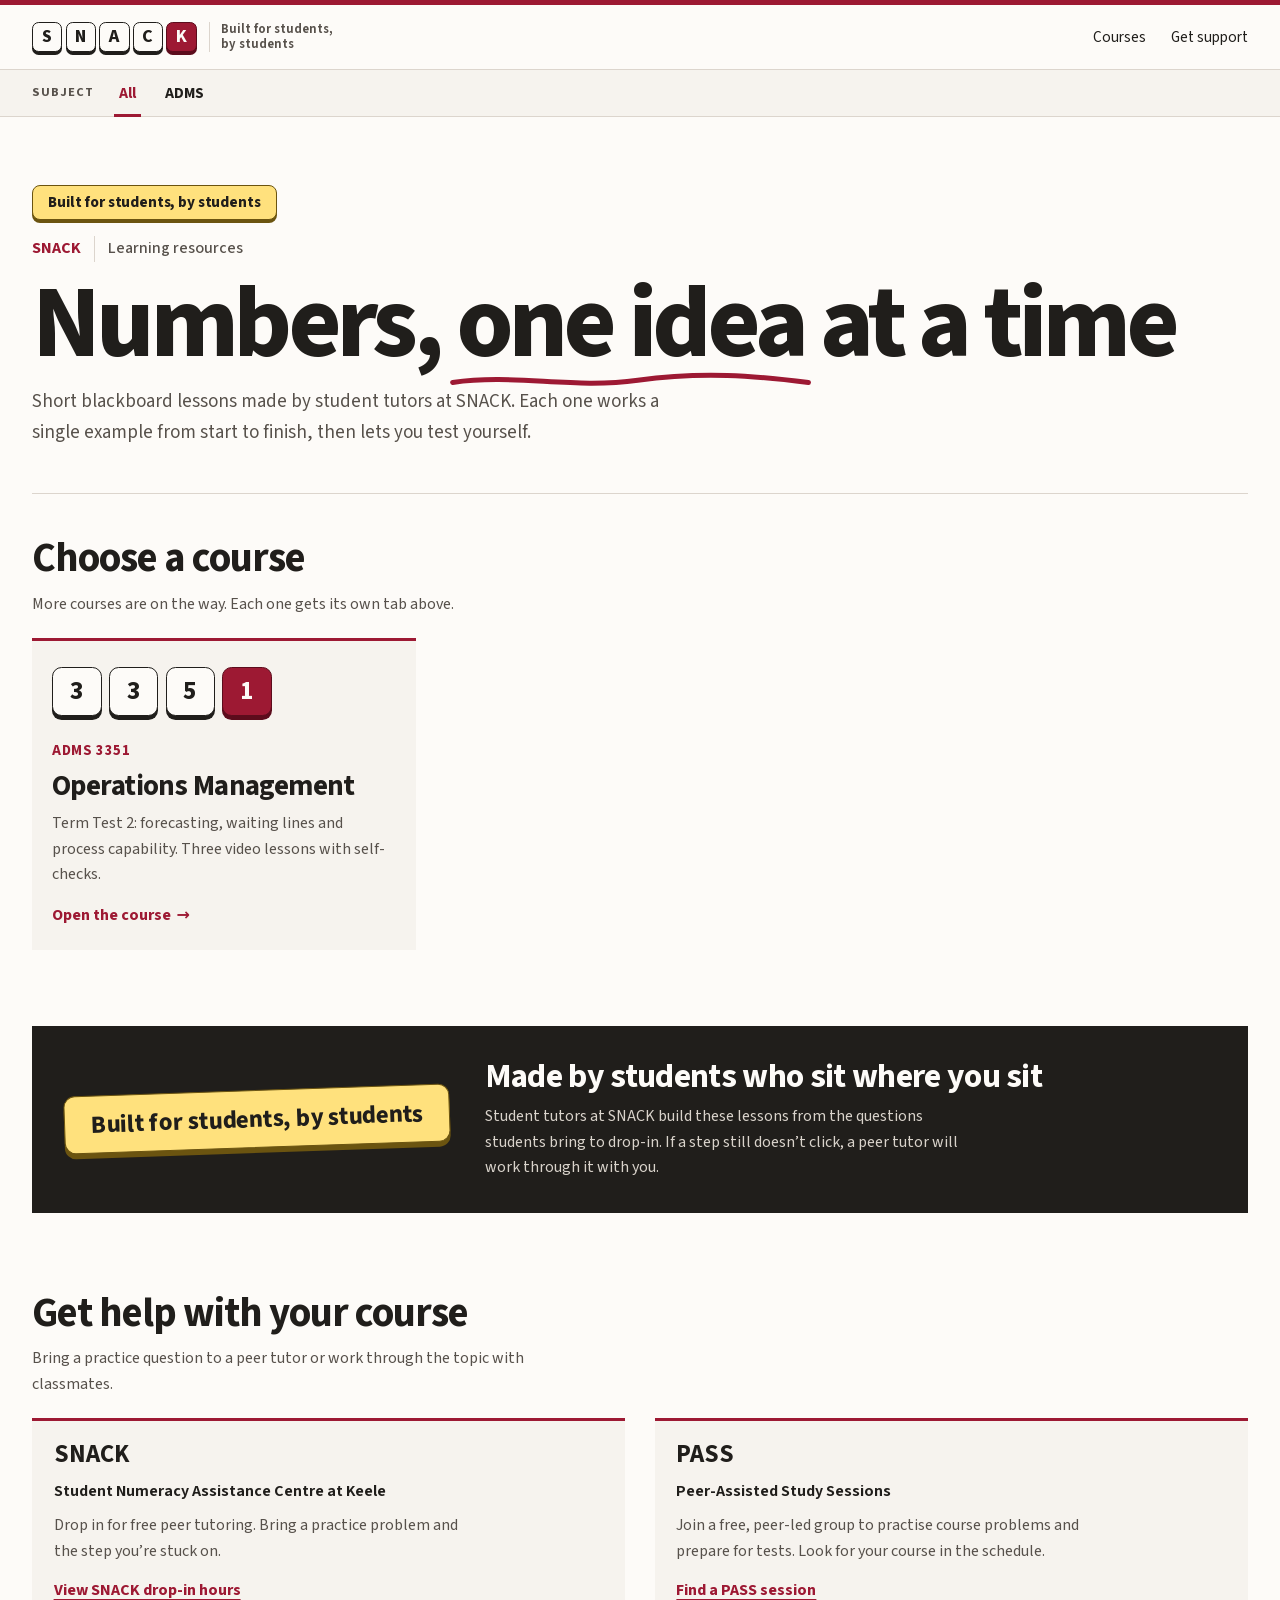
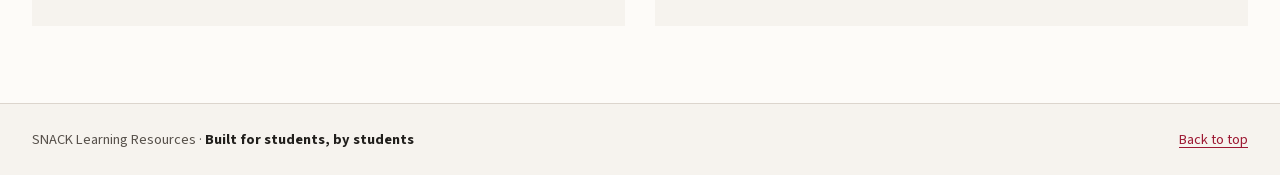
==== commit 94f8c26d: "Return to the paper home page and lesson pages Reverts the lecture hall home page and the board-styl" ====
--- a/index.html
+++ b/index.html
@@ -8,11 +8,7 @@
   <link rel="icon" href="brand/favicon.svg" type="image/svg+xml">
   <link rel="stylesheet" href="education.css">
   <link rel="stylesheet" href="styles.css">
-  <link rel="stylesheet" href="hall.css">
-  <script>try{var t=sessionStorage.getItem('snack-transit');if(t){sessionStorage.removeItem('snack-transit');document.documentElement.dataset.arrive=t}}catch(e){}</script>
   <script src="site.js" defer></script>
-  <script src="vendor/gsap.min.js" defer></script>
-  <script src="hall.js" defer></script>
 </head>
 <body>
   <a class="skip-link" href="#main">Skip to content</a>
@@ -23,7 +19,6 @@
         <span class="brand-tag" aria-hidden="true">Built for students,<br>by students</span>
       </a>
       <nav aria-label="Site">
-        <a href="#hall">Lecture hall</a>
         <a href="#subjects">Courses</a>
         <a href="#support">Get support</a>
       </nav>
@@ -39,204 +34,14 @@
     </div>
   </nav>
 
-  <main id="main" tabindex="-1">
-    <section class="hall" id="hall" aria-labelledby="home-title">
-      <div class="camera" id="camera">
-        <svg class="shell" viewBox="0 0 1440 900" preserveAspectRatio="none" aria-hidden="true">
-          <defs>
-            <linearGradient id="g-ceil" x1="0" y1="0" x2="0" y2="1"><stop offset="0" stop-color="#cfc8bc"/><stop offset="1" stop-color="#ebe6dd"/></linearGradient>
-            <linearGradient id="g-left" x1="0" y1="0" x2="1" y2="0"><stop offset="0" stop-color="#d8d1c5"/><stop offset="1" stop-color="#efeae2"/></linearGradient>
-            <linearGradient id="g-right" x1="1" y1="0" x2="0" y2="0"><stop offset="0" stop-color="#d8d1c5"/><stop offset="1" stop-color="#efeae2"/></linearGradient>
-            <linearGradient id="g-wall" x1="0" y1="0" x2="0" y2="1"><stop offset="0" stop-color="#fcfaf6"/><stop offset="1" stop-color="#e8e2d8"/></linearGradient>
-            <linearGradient id="g-stage" x1="0" y1="0" x2="0" y2="1"><stop offset="0" stop-color="#dccaa9"/><stop offset="1" stop-color="#c2ab85"/></linearGradient>
-            <linearGradient id="g-door" x1="0" y1="0" x2="0" y2="1"><stop offset="0" stop-color="#86664a"/><stop offset="1" stop-color="#6a4f38"/></linearGradient>
-            <radialGradient id="g-pool"><stop offset="0" stop-color="#fff" stop-opacity=".75"/><stop offset="1" stop-color="#fff" stop-opacity="0"/></radialGradient>
-            <radialGradient id="g-shade"><stop offset="0" stop-color="#201e1b" stop-opacity=".38"/><stop offset="1" stop-color="#201e1b" stop-opacity="0"/></radialGradient>
-            <radialGradient id="g-exit"><stop offset="0" stop-color="#58c48a" stop-opacity=".5"/><stop offset="1" stop-color="#58c48a" stop-opacity="0"/></radialGradient>
-          </defs>
-          <!-- ceiling and recessed light panels -->
-          <polygon points="0,-22 1440,-22 1150,120 290,120" fill="url(#g-ceil)"/>
-          <g class="lamps" fill="#fffdf6" stroke="#d3ccc1" stroke-width="1" vector-effect="non-scaling-stroke">
-            <polygon points="200,18 620,18 623.800,30 220,30"/><polygon points="820,18 1240,18 1220,30 816.200,30"/>
-            <polygon points="256.700,52 630.900,52 634.100,62 273.300,62"/><polygon points="809.100,52 1183.300,52 1166.700,62 805.900,62"/>
-            <polygon points="313.400,86 641.800,86 644,93 325,93"/><polygon points="798.200,86 1126.600,86 1115,93 796,93"/>
-          </g>
-          <!-- side walls: acoustic panels, wood wainscot, handrail, doors -->
-          <polygon points="0,-22 290,120 290,520 0,648" fill="url(#g-left)"/>
-          <polygon points="1440,-22 1150,120 1150,520 1440,648" fill="url(#g-right)"/>
-          <polygon points="0,434 290,392 290,520 0,648" fill="#c9b591" opacity=".6"/>
-          <polygon points="1440,434 1150,392 1150,520 1440,648" fill="#c9b591" opacity=".6"/>
-          <g stroke="#cfc8bd" stroke-width="1" vector-effect="non-scaling-stroke" fill="none">
-            <path d="M60,7.800V621.700M130,41.900V590.700M200,76.100V559.800M250,100.500V537.700M1380,7.800V621.700M1310,41.900V590.700M1240,76.100V559.800M1190,100.500V537.700"/>
-          </g>
-          <path d="M0,434L290,392M1440,434L1150,392" stroke="#9d1933" stroke-width="2.500" fill="none" vector-effect="non-scaling-stroke"/>
-          <g class="wide-only">
-            <ellipse cx="240" cy="344" rx="34" ry="20" fill="url(#g-exit)"/><ellipse cx="1200" cy="344" rx="34" ry="20" fill="url(#g-exit)"/>
-            <polygon points="215,363 265,360 265,531 215,553" fill="url(#g-door)"/><polygon points="232,385 248,384 248,440 232,442" fill="#d5dedb" opacity=".75"/>
-            <polygon points="1225,363 1175,360 1175,531 1225,553" fill="url(#g-door)"/><polygon points="1208,385 1192,384 1192,440 1208,442" fill="#d5dedb" opacity=".75"/>
-            <rect x="226" y="339" width="28" height="11" rx="2" fill="#2e7d4f"/><rect x="1186" y="339" width="28" height="11" rx="2" fill="#2e7d4f"/>
-            <path d="M232,344.500H248M1192,344.500H1208" stroke="#e9f6ee" stroke-width="2" stroke-linecap="round"/>
-          </g>
-          <!-- front wall, washed by the ceiling lights -->
-          <rect x="290" y="120" width="860" height="400" fill="url(#g-wall)"/>
-          <ellipse cx="505" cy="122" rx="210" ry="58" fill="url(#g-pool)"/><ellipse cx="935" cy="122" rx="210" ry="58" fill="url(#g-pool)"/>
-          <rect x="290" y="486" width="860" height="34" fill="#c9b591" opacity=".7"/>
-          <path d="M290,120V520M1150,120V520M290,120H1150M290,486H1150" stroke="#d3ccc1" stroke-width="1" fill="none" vector-effect="non-scaling-stroke"/>
-          <rect x="530" y="131" width="380" height="10" rx="3" fill="#cfc8bd"/>
-          <g class="wide-only" transform="translate(1126 190)">
-            <circle r="12" fill="#fdfbf8" stroke="#201e1b" stroke-width="1.500"/><path d="M0,0V-7M0,0L5,3" stroke="#201e1b" stroke-width="1.500" stroke-linecap="round"/>
-          </g>
-          <!-- stage, its front lip, and the floor of the well -->
-          <polygon points="208.400,556 1231.600,556 1440,648 0,648" fill="#57504a"/>
-          <polygon points="290,520 1150,520 1231.600,556 208.400,556" fill="url(#g-stage)"/>
-          <polygon points="208.400,556 1231.600,556 1236,562 204,562" fill="#8f7a59"/>
-          <g class="wide-only">
-            <ellipse cx="408" cy="547" rx="46" ry="7" fill="url(#g-shade)"/>
-            <g transform="translate(384 482) scale(.78)">
-              <polygon points="0,10 52,0 52,84 0,84" fill="#4a3a2c"/><polygon points="52,0 60,4 60,82 52,84" fill="#35291f"/><polygon points="0,10 52,0 58,-8 -6,3" fill="#614d3b"/>
-              <path d="M40,-5C44,-22 50,-26 58,-27" fill="none" stroke="#201e1b" stroke-width="2" stroke-linecap="round"/>
-            </g>
-          </g>
-        </svg>
+  <main class="site-width" id="main" tabindex="-1">
+    <section class="hub-hero" aria-labelledby="home-title">
+      <p class="hero-kicker"><span class="spacebar small">Built for students, by students</span></p>
+      <p class="course">SNACK <span>Learning resources</span></p>
+      <h1 id="home-title">Numbers, <span class="underlined">one idea<svg viewBox="0 0 100 10" preserveAspectRatio="none" aria-hidden="true"><path pathLength="1" d="M1 6C18 2 34 9 52 5S84 3 99 6"/></svg></span> at a time</h1>
+      <p class="intro-copy">Short blackboard lessons made by student tutors at SNACK. Each one works a single example from start to finish, then lets you test yourself.</p>
+    </section>
 
-        <div class="boards">
-          <div class="sideboard left" aria-hidden="true"><span>F<sub>t+1</sub> = F<sub>t</sub> + α(A<sub>t</sub> − F<sub>t</sub>)</span><span>TS = RSFE ÷ MAD</span><span class="smudge"></span></div>
-          <section class="board" id="board" aria-label="Lessons on the board">
-            <div class="board-content" id="board-content">
-              <p class="board-brand">
-                <span class="keylogo" aria-hidden="true"><span>S</span><span>N</span><span>A</span><span>C</span><span class="k">K</span></span>
-                <span class="board-tag">Built for students, by students</span>
-              </p>
-              <h1 id="home-title">Numbers, <span class="u">one idea<svg viewBox="0 0 100 10" preserveAspectRatio="none" aria-hidden="true"><path id="underline" pathLength="1" d="M1 6C18 2 34 9 52 5S84 3 99 6"/></svg></span> at a time</h1>
-              <p class="board-sub"><a href="adms/3351/">ADMS 3351 · Operations Management</a>. Pick a lesson and walk up to the board.</p>
-              <ul class="picks">
-                <li><a href="adms/3351/forecasting.html" data-lesson="forecasting">
-                  <svg viewBox="0 0 120 60" aria-hidden="true"><path d="M6 4V54H116"/><path class="y" d="M12 44L38 34 64 26 90 16 112 8"/><path class="c d" d="M12 50L38 42 64 34 90 24 112 16"/></svg>
-                  <strong>Forecasting</strong><span>Tracking signal · 1:51</span></a></li>
-                <li><a href="adms/3351/waiting-lines.html" data-lesson="waiting-lines">
-                  <svg viewBox="0 0 120 60" aria-hidden="true"><circle class="y" cx="14" cy="22" r="7"/><circle class="y" cx="38" cy="22" r="7"/><circle class="y" cx="62" cy="22" r="7"/><path d="M76 22H90M85 17L90 22 85 27"/><rect class="c" x="96" y="10" width="20" height="24" rx="2"/><path d="M6 50H116"/></svg>
-                  <strong>Waiting Lines</strong><span>One line or two · 2:08</span></a></li>
-                <li><a href="adms/3351/quality.html" data-lesson="quality">
-                  <svg viewBox="0 0 120 60" aria-hidden="true"><path d="M6 54H116"/><path class="c" d="M12 54C40 54 44 8 62 8S84 54 110 54"/><path class="y d" d="M24 4V54M92 4V54"/></svg>
-                  <strong>Process Capability</strong><span>C<sub>p</sub> and C<sub>pk</sub> · 2:00</span></a></li>
-              </ul>
-            </div>
-          </section>
-          <div class="sideboard right" aria-hidden="true"><span>C<sub>p</sub> = (USL − LSL) ÷ 6σ</span><span>ρ = λ ÷ μ</span><span class="smudge"></span></div>
-        </div>
-        <div class="ledge" aria-hidden="true"><i></i><i></i><i></i></div>
-      </div>
-
-      <!-- Tiered seating, far to near. Each tier is its own layer so it can pass under the camera. -->
-      <svg class="row" viewBox="0 0 1440 900" preserveAspectRatio="xMidYMax slice" aria-hidden="true" style="filter:saturate(.74) brightness(1.14)">
-        <path d="M-40 560Q720 596 1480 560V900H-40Z" fill="#544c46"/>
-        <path d="M-40 555.1Q720 591.1 1480 555.1" fill="none" stroke="#14110f" stroke-opacity=".3" stroke-width="3.8"/>
-        <path d="M-40 560Q720 596 1480 560" fill="none" stroke="#c4a274" stroke-width="6"/>
-        <path d="M-40 557.8Q720 593.8 1480 557.8" fill="none" stroke="#e2c9a2" stroke-width="1.2"/>
-        <path d="M-40 562Q720 598 1480 562" fill="none" stroke="#8f7049" stroke-width="1.5"/>
-        <path d="M-40 573Q720 609 1480 573" fill="none" stroke="#9d1933" stroke-width="16" stroke-dasharray="22 4"/>
-        <path d="M-40 577.3Q720 613.3 1480 577.3" fill="none" stroke="#5c0c1c" stroke-opacity=".5" stroke-width="7.4" stroke-dasharray="22 4"/>
-        <path d="M-40 566Q720 602 1480 566" fill="none" stroke="#c25a70" stroke-width="2" stroke-dasharray="22 4"/>
-        <path d="M-40 565.1Q720 601.1 1480 565.1" fill="none" stroke="#14110f" stroke-opacity=".34" stroke-width="4.2"/>
-        <path d="M-40 582.6Q720 618.6 1480 582.6" fill="none" stroke="#14110f" stroke-opacity=".4" stroke-width="3.5"/>
-        <polygon points="551.4,573.3 581.1,573.3 564.3,603.7 530.4,603.7" fill="#6a6159"/>
-        <path d="M551.4 574.3H581.1" stroke="#8d8378" stroke-width="1.5"/>
-        <rect x="568.6" y="588.5" width="4.8" height="2" rx="1" fill="#ffe17d"/>
-        <polygon points="858.9,573.3 888.6,573.3 909.6,603.7 875.7,603.7" fill="#6a6159"/>
-        <path d="M858.9 574.3H888.6" stroke="#8d8378" stroke-width="1.5"/>
-        <rect x="866.7" y="588.5" width="4.8" height="2" rx="1" fill="#ffe17d"/>
-      </svg>
-      <svg class="row" viewBox="0 0 1440 900" preserveAspectRatio="xMidYMax slice" aria-hidden="true" style="filter:saturate(.8) brightness(1.1)">
-        <path d="M-60 588Q720 636 1500 588V900H-60Z" fill="#4e4741"/>
-        <path d="M-60 581.4Q720 629.4 1500 581.4" fill="none" stroke="#14110f" stroke-opacity=".3" stroke-width="5.3"/>
-        <path d="M-60 588Q720 636 1500 588" fill="none" stroke="#c4a274" stroke-width="8"/>
-        <path d="M-60 584.8Q720 632.8 1500 584.8" fill="none" stroke="#e2c9a2" stroke-width="1.2"/>
-        <path d="M-60 591Q720 639 1500 591" fill="none" stroke="#8f7049" stroke-width="1.6"/>
-        <path d="M-60 605Q720 653 1500 605" fill="none" stroke="#9d1933" stroke-width="22" stroke-dasharray="30 5"/>
-        <path d="M-60 610.9Q720 658.9 1500 610.9" fill="none" stroke="#5c0c1c" stroke-opacity=".5" stroke-width="10.1" stroke-dasharray="30 5"/>
-        <path d="M-60 595Q720 643 1500 595" fill="none" stroke="#c25a70" stroke-width="2" stroke-dasharray="30 5"/>
-        <path d="M-60 594.9Q720 642.9 1500 594.9" fill="none" stroke="#14110f" stroke-opacity=".34" stroke-width="5.7"/>
-        <path d="M-60 618.2Q720 666.2 1500 618.2" fill="none" stroke="#14110f" stroke-opacity=".4" stroke-width="4.8"/>
-        <polygon points="528.2,605.8 562.1,605.8 539.4,646.3 500.8,646.3" fill="#6a6159"/>
-        <path d="M528.2 606.8H562.1" stroke="#8d8378" stroke-width="1.5"/>
-        <rect x="546" y="626" width="5.4" height="2" rx="1" fill="#ffe17d"/>
-        <polygon points="877.9,605.8 911.8,605.8 939.2,646.3 900.6,646.3" fill="#6a6159"/>
-        <path d="M877.9 606.8H911.8" stroke="#8d8378" stroke-width="1.5"/>
-        <rect x="888.6" y="626" width="5.4" height="2" rx="1" fill="#ffe17d"/>
-      </svg>
-      <svg class="row" viewBox="0 0 1440 900" preserveAspectRatio="xMidYMax slice" aria-hidden="true" style="filter:saturate(.87) brightness(1.06)">
-        <path d="M-80 624Q720 690 1520 624V900H-80Z" fill="#48413c"/>
-        <path d="M-80 614.9Q720 680.9 1520 614.9" fill="none" stroke="#14110f" stroke-opacity=".3" stroke-width="7.2"/>
-        <path d="M-80 624Q720 690 1520 624" fill="none" stroke="#c4a274" stroke-width="11"/>
-        <path d="M-80 619.3Q720 685.3 1520 619.3" fill="none" stroke="#e2c9a2" stroke-width="1.3"/>
-        <path d="M-80 628.4Q720 694.4 1520 628.4" fill="none" stroke="#8f7049" stroke-width="2.2"/>
-        <path d="M-80 647.2Q720 713.2 1520 647.2" fill="none" stroke="#9d1933" stroke-width="30" stroke-dasharray="40 6"/>
-        <path d="M-80 655.4Q720 721.4 1520 655.4" fill="none" stroke="#5c0c1c" stroke-opacity=".5" stroke-width="13.8" stroke-dasharray="40 6"/>
-        <path d="M-80 633.5Q720 699.5 1520 633.5" fill="none" stroke="#c25a70" stroke-width="2.4" stroke-dasharray="40 6"/>
-        <path d="M-80 633.4Q720 699.4 1520 633.4" fill="none" stroke="#14110f" stroke-opacity=".34" stroke-width="7.8"/>
-        <path d="M-80 665.2Q720 731.2 1520 665.2" fill="none" stroke="#14110f" stroke-opacity=".4" stroke-width="6.6"/>
-        <polygon points="497.6,648.4 536.9,648.4 505.6,703.3 460.8,703.3" fill="#6a6159"/>
-        <path d="M497.6 649.4H536.9" stroke="#8d8378" stroke-width="2"/>
-        <rect x="515.7" y="675.9" width="6.3" height="2.7" rx="1" fill="#ffe17d"/>
-        <polygon points="903.1,648.4 942.4,648.4 979.2,703.3 934.4,703.3" fill="#6a6159"/>
-        <path d="M903.1 649.4H942.4" stroke="#8d8378" stroke-width="2"/>
-        <rect x="918" y="675.9" width="6.3" height="2.7" rx="1" fill="#ffe17d"/>
-      </svg>
-      <svg class="row" viewBox="0 0 1440 900" preserveAspectRatio="xMidYMax slice" aria-hidden="true" style="filter:saturate(.94) brightness(1.03)">
-        <path d="M-100 672Q720 762 1540 672V900H-100Z" fill="#413a35"/>
-        <path d="M-100 659.5Q720 749.5 1540 659.5" fill="none" stroke="#14110f" stroke-opacity=".3" stroke-width="10.1"/>
-        <path d="M-100 672Q720 762 1540 672" fill="none" stroke="#c4a274" stroke-width="15"/>
-        <path d="M-100 665.3Q720 755.3 1540 665.3" fill="none" stroke="#e2c9a2" stroke-width="1.8"/>
-        <path d="M-100 678Q720 768 1540 678" fill="none" stroke="#8f7049" stroke-width="3"/>
-        <path d="M-100 704.2Q720 794.2 1540 704.2" fill="none" stroke="#9d1933" stroke-width="42" stroke-dasharray="56 8"/>
-        <path d="M-100 715.6Q720 805.6 1540 715.6" fill="none" stroke="#5c0c1c" stroke-opacity=".5" stroke-width="19.3" stroke-dasharray="56 8"/>
-        <path d="M-100 684.9Q720 774.9 1540 684.9" fill="none" stroke="#c25a70" stroke-width="3.4" stroke-dasharray="56 8"/>
-        <path d="M-100 685Q720 775 1540 685" fill="none" stroke="#14110f" stroke-opacity=".34" stroke-width="10.9"/>
-        <path d="M-100 729.5Q720 819.5 1540 729.5" fill="none" stroke="#14110f" stroke-opacity=".4" stroke-width="9.2"/>
-        <polygon points="456.8,704.6 503.3,704.6 459.4,780.7 406.5,780.7" fill="#6a6159"/>
-        <path d="M456.8 705.6H503.3" stroke="#8d8378" stroke-width="2.7"/>
-        <rect x="474.8" y="742.7" width="7.4" height="3.8" rx="1" fill="#ffe17d"/>
-        <polygon points="936.7,704.6 983.2,704.6 1033.5,780.7 980.6,780.7" fill="#6a6159"/>
-        <path d="M936.7 705.6H983.2" stroke="#8d8378" stroke-width="2.7"/>
-        <rect x="957.7" y="742.7" width="7.4" height="3.8" rx="1" fill="#ffe17d"/>
-      </svg>
-      <svg class="row" viewBox="0 0 1440 900" preserveAspectRatio="xMidYMax slice" aria-hidden="true">
-        <path d="M-120 736Q720 858 1560 736V900H-120Z" fill="#39332f"/>
-        <path d="M-120 718.5Q720 840.5 1560 718.5" fill="none" stroke="#14110f" stroke-opacity=".3" stroke-width="13.9"/>
-        <path d="M-120 736Q720 858 1560 736" fill="none" stroke="#c4a274" stroke-width="21"/>
-        <path d="M-120 726.3Q720 848.3 1560 726.3" fill="none" stroke="#e2c9a2" stroke-width="2.5"/>
-        <path d="M-120 744.4Q720 866.4 1560 744.4" fill="none" stroke="#8f7049" stroke-width="4.2"/>
-        <path d="M-120 780.8Q720 902.8 1560 780.8" fill="none" stroke="#9d1933" stroke-width="58" stroke-dasharray="78 10"/>
-        <path d="M-120 796.4Q720 918.4 1560 796.4" fill="none" stroke="#5c0c1c" stroke-opacity=".5" stroke-width="26.7" stroke-dasharray="78 10"/>
-        <path d="M-120 754.1Q720 876.1 1560 754.1" fill="none" stroke="#c25a70" stroke-width="4.6" stroke-dasharray="78 10"/>
-        <path d="M-120 754Q720 876 1560 754" fill="none" stroke="#14110f" stroke-opacity=".34" stroke-width="15.1"/>
-        <path d="M-120 815.5Q720 937.5 1560 815.5" fill="none" stroke="#14110f" stroke-opacity=".4" stroke-width="12.8"/>
-        <polygon points="402.4,778.3 458.5,778.3 397.3,883.2 333.4,883.2" fill="#6a6159"/>
-        <path d="M402.4 779.3H458.5" stroke="#8d8378" stroke-width="3.8"/>
-        <rect x="420.1" y="830.7" width="9" height="5.2" rx="1" fill="#ffe17d"/>
-        <polygon points="981.5,778.3 1037.6,778.3 1106.6,883.2 1042.7,883.2" fill="#6a6159"/>
-        <path d="M981.5 779.3H1037.6" stroke="#8d8378" stroke-width="3.8"/>
-        <rect x="1011" y="830.7" width="9" height="5.2" rx="1" fill="#ffe17d"/>
-      </svg>
-      <!-- Your own desk -->
-      <svg class="row" viewBox="0 0 1440 900" preserveAspectRatio="xMidYMax slice" aria-hidden="true">
-        <path d="M-140 812Q720 924 1580 812" fill="none" stroke="#14110f" stroke-opacity=".38" stroke-width="20"/>
-        <path d="M-140 826Q720 930 1580 826V1000H-140Z" fill="#c4a274"/>
-        <path d="M-140 826Q720 930 1580 826" fill="none" stroke="#e2c9a2" stroke-width="5"/>
-        <g fill="none" stroke="#a88456" stroke-opacity=".5" stroke-width="1.5"><path d="M-140 846Q720 950 1580 846"/><path d="M-140 861Q500 934 900 936"/><path d="M620 947Q1100 934 1580 868"/></g>
-        <g transform="translate(548 856) rotate(-5)">
-          <rect x="4" y="5" width="150" height="96" rx="2" fill="#14110f" opacity=".2"/>
-          <rect width="150" height="96" rx="2" fill="#fdfbf8" stroke="#dcd5cd"/>
-          <path d="M12 22H138M12 38H138M12 54H110" stroke="#dcd5cd" stroke-width="1.5"/><path d="M12 12H70" stroke="#9d1933" stroke-width="2.5" stroke-linecap="round"/>
-        </g>
-        <g transform="translate(742 872) rotate(16)"><rect y="3" width="100" height="7" rx="2" fill="#14110f" opacity=".22"/><rect width="96" height="7" rx="2" fill="#ffe17d"/><polygon points="96,0 108,3.5 96,7" fill="#201e1b"/></g>
-      </svg>
-      <div class="vignette" id="vignette" aria-hidden="true"></div>
-      <div class="lights" id="lights" aria-hidden="true"></div>
-    </section>
-    <div class="board-curtain" id="board-curtain" aria-hidden="true"></div>
-
-    <div class="site-width">
     <section class="lesson-index" id="subjects" aria-labelledby="subjects-title">
       <div class="section-heading reveal">
         <h2 id="subjects-title">Choose a course</h2>
@@ -285,7 +90,6 @@
         </article>
       </div>
     </section>
-    </div>
   </main>
   <footer class="site-footer">
     <div class="site-width">
